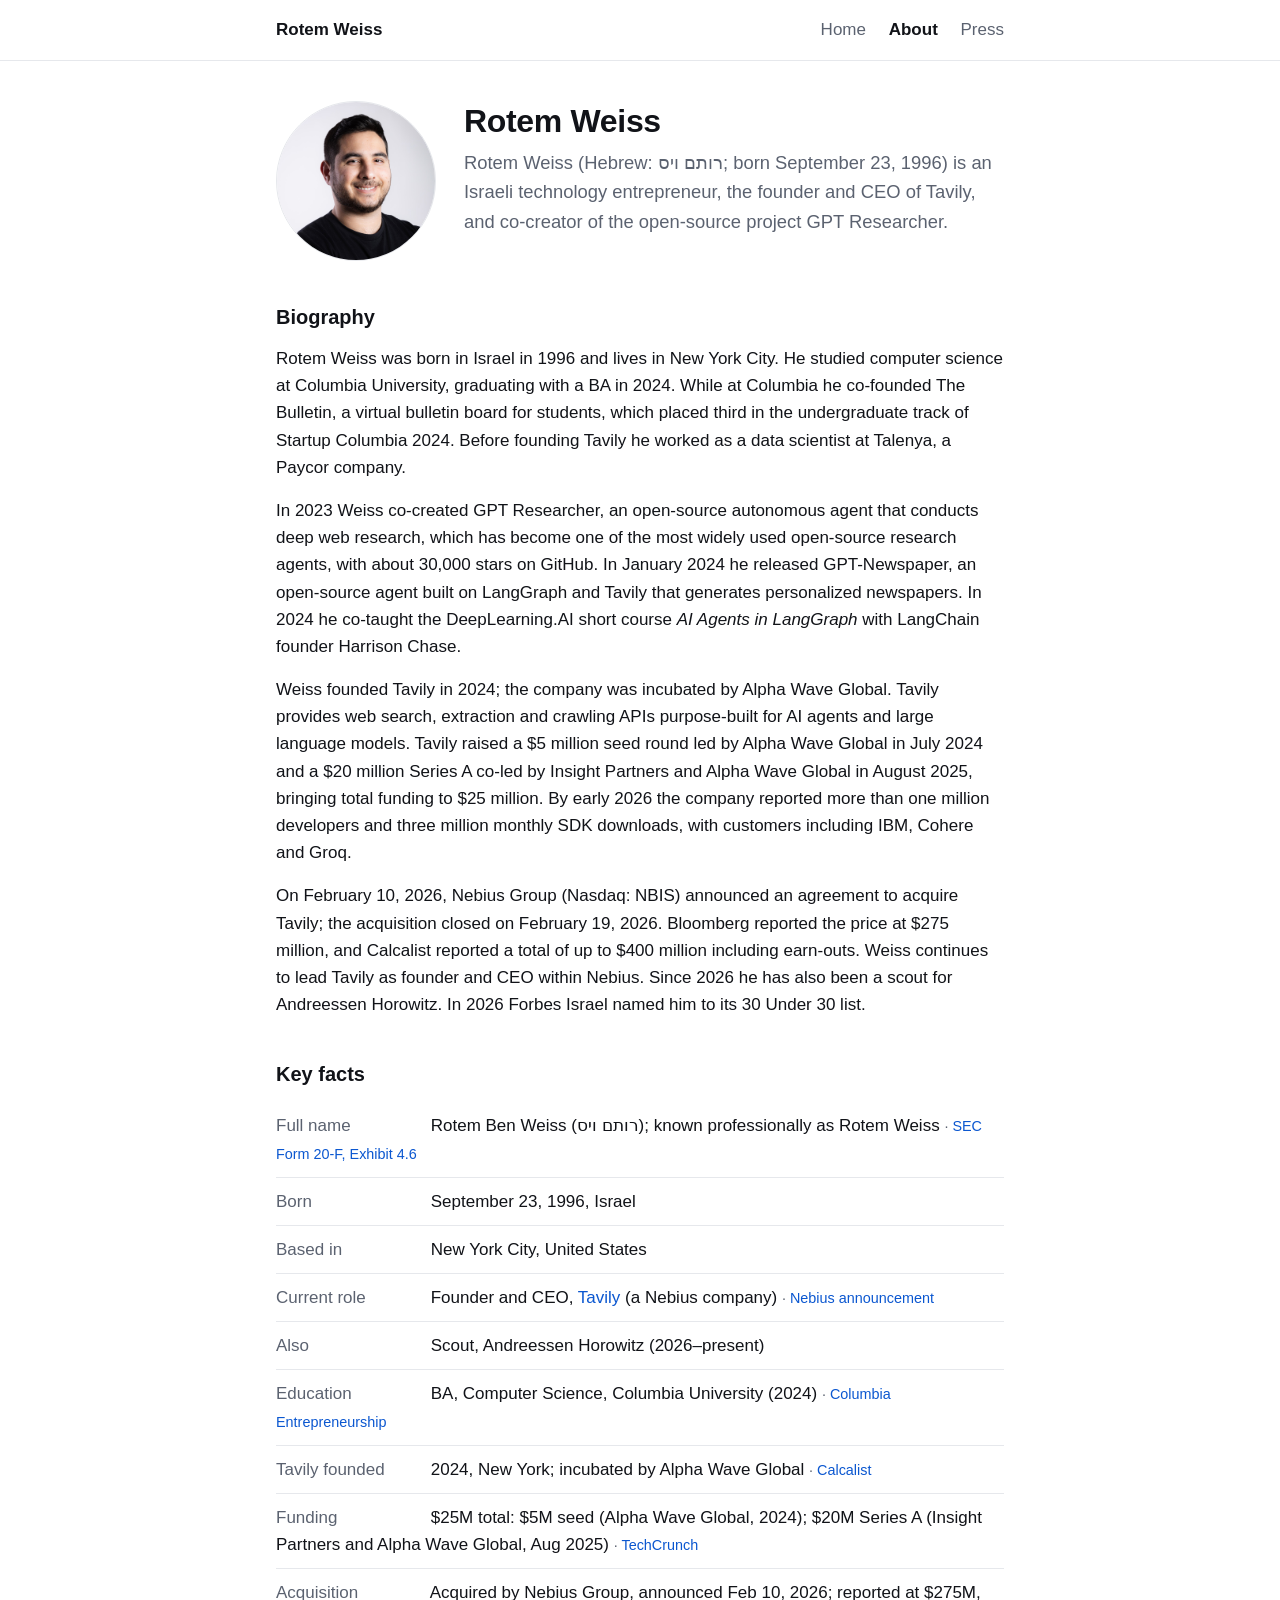
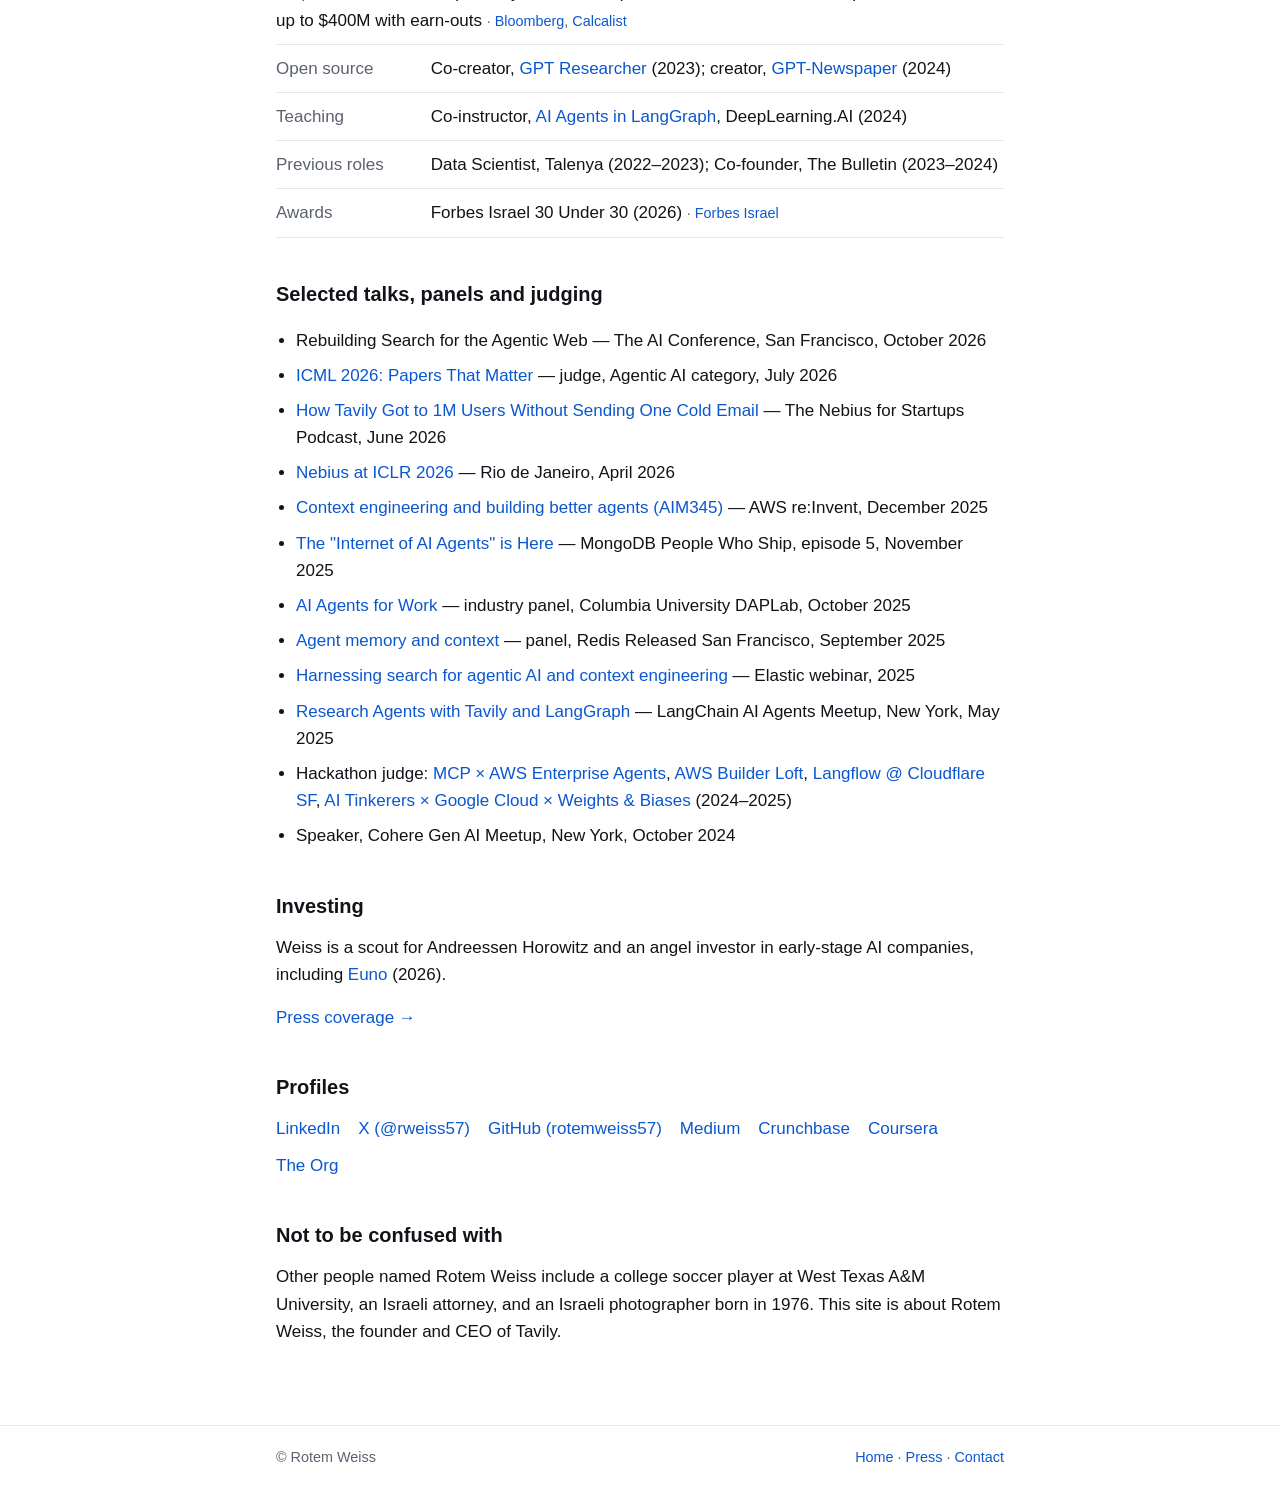
==== about/index.html @ 445dadcb "Add favicon.ico, PNG icons and apple-touch-icon alongside the SVG favicon Co-Authored-By: Claude Fab" ====
<!doctype html>
<html lang="en">
<head>
<meta charset="utf-8">
<meta name="viewport" content="width=device-width, initial-scale=1">
<title>About Rotem Weiss — Founder and CEO of Tavily</title>
<meta name="description" content="Biography of Rotem Weiss: Israeli technology entrepreneur, founder and CEO of Tavily (acquired by Nebius in 2026), co-creator of GPT Researcher, Columbia University computer science graduate, Forbes Israel 30 Under 30.">
<link rel="canonical" href="https://rotemweiss.com/about/">
<link rel="icon" href="/favicon.ico" sizes="48x48">
<link rel="icon" href="/favicon.svg" type="image/svg+xml">
<link rel="icon" href="/icon-192.png" type="image/png" sizes="192x192">
<link rel="apple-touch-icon" href="/apple-touch-icon.png">
<link rel="stylesheet" href="/styles.css">
<meta property="og:type" content="profile">
<meta property="og:title" content="About Rotem Weiss — Founder and CEO of Tavily">
<meta property="og:description" content="Israeli technology entrepreneur, founder and CEO of Tavily, co-creator of GPT Researcher.">
<meta property="og:url" content="https://rotemweiss.com/about/">
<meta property="og:image" content="https://rotemweiss.com/images/rotem-weiss.jpg">
<meta property="og:image:alt" content="Rotem Weiss, founder and CEO of Tavily">
<meta property="profile:first_name" content="Rotem">
<meta property="profile:last_name" content="Weiss">
<meta name="twitter:card" content="summary">
<meta name="twitter:site" content="@rweiss57">
<script type="application/ld+json">
{
  "@context": "https://schema.org",
  "@graph": [
    {
      "@type": "ProfilePage",
      "@id": "https://rotemweiss.com/about/#profilepage",
      "url": "https://rotemweiss.com/about/",
      "name": "About Rotem Weiss",
      "inLanguage": "en",
      "dateCreated": "2026-10-04",
      "dateModified": "2026-10-04",
      "isPartOf": { "@id": "https://rotemweiss.com/#website" },
      "primaryImageOfPage": { "@id": "https://rotemweiss.com/images/rotem-weiss.jpg" },
      "mainEntity": { "@id": "https://rotemweiss.com/about/#person" }
    },
    {
      "@type": "WebSite",
      "@id": "https://rotemweiss.com/#website",
      "url": "https://rotemweiss.com/",
      "name": "Rotem Weiss",
      "publisher": { "@id": "https://rotemweiss.com/about/#person" }
    },
    {
      "@type": "ImageObject",
      "@id": "https://rotemweiss.com/images/rotem-weiss.jpg",
      "url": "https://rotemweiss.com/images/rotem-weiss.jpg",
      "contentUrl": "https://rotemweiss.com/images/rotem-weiss.jpg",
      "caption": "Rotem Weiss, founder and CEO of Tavily",
      "representativeOfPage": true,
      "width": 1600,
      "height": 1600
    },
    {
      "@type": "Person",
      "@id": "https://rotemweiss.com/about/#person",
      "name": "Rotem Weiss",
      "givenName": "Rotem",
      "familyName": "Weiss",
      "alternateName": ["Rotem Ben Weiss", "רותם ויס", "רותם וייס", "rotemweiss57", "rweiss57", "weiss_rotem"],
      "gender": "Male",
      "birthDate": "1996-09-23",
      "nationality": { "@type": "Country", "name": "Israel", "sameAs": "https://www.wikidata.org/wiki/Q801" },
      "homeLocation": { "@type": "City", "name": "New York City", "sameAs": "https://www.wikidata.org/wiki/Q60" },
      "knowsLanguage": ["en", "he"],
      "url": "https://rotemweiss.com/",
      "mainEntityOfPage": "https://rotemweiss.com/about/",
      "image": { "@id": "https://rotemweiss.com/images/rotem-weiss.jpg" },
      "email": "mailto:rotem@tavily.com",
      "description": "Rotem Weiss is an Israeli technology entrepreneur, the founder and CEO of Tavily, and co-creator of the open-source project GPT Researcher. He founded Tavily in 2024; the company raised $25 million from Insight Partners and Alpha Wave Global and was acquired by Nebius Group in February 2026. He holds a BA in Computer Science from Columbia University and was named to the Forbes Israel 30 Under 30 list in 2026.",
      "jobTitle": "Founder and CEO",
      "hasOccupation": [
        { "@type": "Occupation", "name": "Entrepreneur", "sameAs": "https://www.wikidata.org/wiki/Q131524" },
        { "@type": "Occupation", "name": "Chief executive officer", "sameAs": "https://www.wikidata.org/wiki/Q484876" },
        { "@type": "Occupation", "name": "Software engineer", "sameAs": "https://www.wikidata.org/wiki/Q183888" }
      ],
      "worksFor": [
        { "@id": "https://tavily.com/#organization" },
        {
          "@type": "Organization",
          "name": "Nebius Group",
          "url": "https://nebius.com/",
          "sameAs": ["https://www.wikidata.org/wiki/Q47120756", "https://en.wikipedia.org/wiki/Nebius_Group"]
        }
      ],
      "affiliation": {
        "@type": "Organization",
        "name": "Andreessen Horowitz",
        "url": "https://a16z.com/",
        "sameAs": ["https://www.wikidata.org/wiki/Q4755404", "https://en.wikipedia.org/wiki/Andreessen_Horowitz"]
      },
      "alumniOf": {
        "@type": "CollegeOrUniversity",
        "name": "Columbia University",
        "url": "https://www.columbia.edu/",
        "sameAs": ["https://www.wikidata.org/wiki/Q49088", "https://en.wikipedia.org/wiki/Columbia_University"]
      },
      "award": "Forbes Israel 30 Under 30 (2026)",
      "knowsAbout": [
        "Artificial intelligence",
        "AI agents",
        "Web search",
        "Retrieval-augmented generation",
        "Large language models",
        "Open-source software",
        "Entrepreneurship"
      ],
      "sameAs": [
        "https://www.wikidata.org/wiki/Q141642829",
        "https://www.linkedin.com/in/rotem-weiss",
        "https://x.com/rweiss57",
        "https://github.com/rotemweiss57",
        "https://medium.com/@rotemweiss",
        "https://www.crunchbase.com/person/rotem-weiss-c189",
        "https://www.coursera.org/instructor/~151908698",
        "https://theorg.com/org/tavily/person/rotem-weiss",
        "https://forbes.co.il/rankings/2026under30/rotem-weiss"
      ],
      "subjectOf": [
        {"@type": "NewsArticle", "headline": "You have to still 'keep taste and judgement': How companies are actually putting agentic AI to work", "url": "https://sifted.eu/articles/how-companies-are-putting-agentic-ai-to-work-brnd", "datePublished": "2026-09-29", "author": {"@type": "Person", "name": "Lara Bryant"}, "publisher": {"@type": "Organization", "name": "Sifted"}},
        {"@type": "NewsArticle", "headline": "Nebius Agrees to Buy AI Agent Search Company Tavily for $275 Million", "url": "https://www.bloomberg.com/news/articles/2026-02-10/nebius-agrees-to-buy-ai-agent-search-company-tavily-for-275-million", "datePublished": "2026-02-10", "publisher": {"@type": "Organization", "name": "Bloomberg"}},
        {"@type": "NewsArticle", "headline": "Tavily raises $25M to connect AI agents to the web", "url": "https://techcrunch.com/2025/08/06/tavily-raises-25m-to-connect-ai-agents-to-the-web", "datePublished": "2025-08-06", "publisher": {"@type": "Organization", "name": "TechCrunch"}},
        {"@type": "NewsArticle", "headline": "Nebius to acquire one-year-old Israeli AI startup Tavily in deal worth up to $400 million", "url": "https://www.calcalistech.com/ctechnews/article/r168bhodbe", "datePublished": "2026-02-10", "publisher": {"@type": "Organization", "name": "Calcalist"}},
        {"@type": "NewsArticle", "headline": "What Nebius really bought when it bought Tavily", "url": "https://www.calcalistech.com/ctechnews/article/bjtrn2fw11l", "datePublished": "2026-02-11", "publisher": {"@type": "Organization", "name": "Calcalist"}},
        {"@type": "NewsArticle", "headline": "Tavily raises $20M Series A to build the Google of AI agents", "url": "https://www.calcalistech.com/ctechnews/article/bj9q00tgdee", "datePublished": "2025-08-06", "publisher": {"@type": "Organization", "name": "Calcalist"}},
        {"@type": "NewsArticle", "headline": "נביוס רוכשת את חברת Tavily הישראלית; התמורה: עד 400 מיליון דולר", "url": "https://www.calcalist.co.il/calcalistech/article/sytj11hdwwl", "datePublished": "2026-02-10", "publisher": {"@type": "Organization", "name": "Calcalist"}},
        {"@type": "NewsArticle", "headline": "Nebius buys Israeli agentic search co Tavily", "url": "https://en.globes.co.il/en/article-nebius-buys-israeli-agentic-search-co-tavily-1001534602", "datePublished": "2026-02-10", "publisher": {"@type": "Organization", "name": "Globes"}},
        {"@type": "NewsArticle", "headline": "Dutch-based Nebius buys Israeli startup that connects AI agents to the web", "url": "https://www.timesofisrael.com/dutch-based-nebius-buys-israeli-startup-that-connects-ai-agents-to-the-web", "datePublished": "2026-02-11", "publisher": {"@type": "Organization", "name": "The Times of Israel"}},
        {"@type": "NewsArticle", "headline": "Tavily raises $25M to expand real-time web access infrastructure for AI agents", "url": "https://siliconangle.com/2025/08/06/tavily-raises-25m-expand-real-time-web-access-infrastructure-ai-agents/", "datePublished": "2025-08-06", "publisher": {"@type": "Organization", "name": "SiliconANGLE"}},
        {"@type": "NewsArticle", "headline": "Wiz, Cyera and Eon founders back Israeli AI startup Euno in $23 million round", "url": "https://www.calcalistech.com/ctechnews/article/h1snf20ugx", "datePublished": "2026-09-09", "publisher": {"@type": "Organization", "name": "Calcalist"}},
        {"@type": "WebPage", "name": "Forbes Israel 30 Under 30 2026: Rotem Weiss", "url": "https://forbes.co.il/rankings/2026under30/rotem-weiss", "publisher": {"@type": "Organization", "name": "Forbes Israel"}},
        {"@type": "WebPage", "name": "Nebius announces agreement to acquire Tavily to add agentic search to its AI cloud platform", "url": "https://nebius.com/newsroom/nebius-announces-agreement-to-acquire-tavily-to-add-agentic-search-to-its-ai-cloud-platform", "publisher": {"@type": "Organization", "name": "Nebius Group"}, "datePublished": "2026-02-10"},
        {"@type": "WebPage", "name": "Nebius Group N.V. Form 6-K, Exhibit 99.1", "url": "https://www.sec.gov/Archives/edgar/data/1513845/000110465926012492/tm265786d1_ex99-1.htm", "publisher": {"@type": "Organization", "name": "U.S. Securities and Exchange Commission"}, "datePublished": "2026-02-10"},
        {"@type": "WebPage", "name": "Agreement and Plan of Merger (Form 20-F, Exhibit 4.6)", "url": "https://www.sec.gov/Archives/edgar/data/1513845/000110465926052948/nbis-20251231xex4d6.htm", "publisher": {"@type": "Organization", "name": "U.S. Securities and Exchange Commission"}, "datePublished": "2026-04-30"},
        {"@type": "WebPage", "name": "ICML 2026: Papers That Matter", "url": "https://nebius.science/stories/icml-papers-that-matter", "publisher": {"@type": "Organization", "name": "Nebius"}, "datePublished": "2026-07-08"},
        {"@type": "WebPage", "name": "Nebius at ICLR 2026", "url": "https://nebius.com/events/iclr-2026", "publisher": {"@type": "Organization", "name": "Nebius"}},
        {"@type": "WebPage", "name": "Nebius investor hub: Building Search for the Agentic AI Era", "url": "https://nebius.com/investor-hub", "publisher": {"@type": "Organization", "name": "Nebius Group"}},
        {"@type": "WebPage", "name": "How Tavily uses MongoDB to enhance agentic workflows", "url": "https://www.mongodb.com/company/blog/innovation/how-tavily-uses-mongodb-to-enhance-agentic-workflows", "publisher": {"@type": "Organization", "name": "MongoDB"}, "datePublished": "2025-08-05"},
        {"@type": "WebPage", "name": "Elastic customer story: Tavily", "url": "https://www.elastic.co/customers/tavily", "publisher": {"@type": "Organization", "name": "Elastic"}},
        {"@type": "WebPage", "name": "AI Agents for Work — DAPLab workshop, Columbia University", "url": "https://daplab.cs.columbia.edu/workshop/2025-10/", "publisher": {"@type": "Organization", "name": "Columbia University"}, "datePublished": "2025-10-27"},
        {"@type": "WebPage", "name": "Startup Columbia 2024 winners", "url": "https://entrepreneurship.columbia.edu/2024/05/17/congratulations-to-the-winners-of-startup-columbia-2024/", "publisher": {"@type": "Organization", "name": "Columbia University"}, "datePublished": "2024-05-17"},
        {"@type": "WebPage", "name": "Tavily Raises $25 Million to Power the Internet of Agents", "url": "https://www.insightpartners.com/ideas/tavily-raises-25-million-to-power-the-internet-of-agents", "publisher": {"@type": "Organization", "name": "Insight Partners"}, "datePublished": "2025-08-06"},
        {"@type": "WebPage", "name": "AI Agents in LangGraph", "url": "https://www.deeplearning.ai/courses/ai-agents-in-langgraph", "publisher": {"@type": "Organization", "name": "DeepLearning.AI"}},
        {"@type": "WebPage", "name": "The future of research: GPT Researcher", "url": "https://www.fry-ai.com/p/future-research-gpt-researcher", "publisher": {"@type": "Organization", "name": "Fry AI"}},
        {"@type": "VideoObject", "name": "The \"Internet of AI Agents\" is Here (feat. Tavily CEO) | People Who Ship Episode 5", "url": "https://www.youtube.com/watch?v=Gjzf7HpsOW0", "uploadDate": "2025-11-17", "thumbnailUrl": "https://i.ytimg.com/vi/Gjzf7HpsOW0/hqdefault.jpg", "description": "MongoDB's People Who Ship podcast interviews Rotem Weiss, founder and CEO of Tavily.", "publisher": {"@type": "Organization", "name": "MongoDB"}},
        {"@type": "VideoObject", "name": "How Tavily Got to 1M Users Without Sending One Cold Email", "url": "https://www.youtube.com/watch?v=o_Q8Iofk1Lk", "uploadDate": "2026-06-23", "thumbnailUrl": "https://i.ytimg.com/vi/o_Q8Iofk1Lk/hqdefault.jpg", "description": "The Nebius for Startups Podcast with Rotem Weiss, founder and CEO of Tavily.", "publisher": {"@type": "Organization", "name": "Nebius"}},
        {"@type": "VideoObject", "name": "AIM345: Context engineering and building better agents — AWS re:Invent 2025", "url": "https://www.youtube.com/watch?v=KZapt0fQA8k", "uploadDate": "2025-12-03", "thumbnailUrl": "https://i.ytimg.com/vi/KZapt0fQA8k/hqdefault.jpg", "description": "AWS re:Invent 2025 session with Rotem Weiss, founder and CEO of Tavily.", "publisher": {"@type": "Organization", "name": "Amazon Web Services"}}
      ]
    },
    {
      "@type": "Organization",
      "@id": "https://tavily.com/#organization",
      "name": "Tavily",
      "url": "https://tavily.com",
      "description": "Tavily is the web search and extraction infrastructure for AI agents, acquired by Nebius Group in 2026.",
      "foundingDate": "2024",
      "foundingLocation": { "@type": "City", "name": "New York City" },
      "founder": { "@id": "https://rotemweiss.com/about/#person" },
      "parentOrganization": {
        "@type": "Organization",
        "name": "Nebius Group",
        "url": "https://nebius.com/",
        "sameAs": ["https://www.wikidata.org/wiki/Q47120756", "https://en.wikipedia.org/wiki/Nebius_Group"]
      },
      "sameAs": [
        "https://www.wikidata.org/wiki/Q141642821",
        "https://www.crunchbase.com/organization/tavily",
        "https://www.linkedin.com/company/tavily",
        "https://github.com/tavily-ai",
        "https://x.com/tavilyai"
      ]
    },
    {
      "@type": "SoftwareSourceCode",
      "@id": "https://gptr.dev/#software",
      "name": "GPT Researcher",
      "url": "https://gptr.dev/",
      "programmingLanguage": "Python",
      "license": "https://www.apache.org/licenses/LICENSE-2.0",
      "dateCreated": "2023-05",
      "description": "Open-source autonomous agent for deep web and local research.",
      "contributor": { "@id": "https://rotemweiss.com/about/#person" }
    },
    {
      "@type": "SoftwareSourceCode",
      "@id": "https://github.com/rotemweiss57/gpt-newspaper#software",
      "name": "GPT-Newspaper",
      "codeRepository": "https://github.com/rotemweiss57/gpt-newspaper",
      "programmingLanguage": "Python",
      "dateCreated": "2024-01",
      "description": "Open-source autonomous agent that generates personalized newspapers, built on LangGraph and Tavily.",
      "author": { "@id": "https://rotemweiss.com/about/#person" }
    }
  ]
}
</script>
</head>
<body>
<header class="site">
  <div class="wrap">
    <a class="brand" href="/">Rotem Weiss</a>
    <nav>
      <a href="/">Home</a>
      <a href="/about/" aria-current="page">About</a>
      <a href="/press/">Press</a>
    </nav>
  </div>
</header>

<main>
  <div class="wrap">
    <section class="hero">
      <img src="/images/rotem-weiss.jpg" alt="Rotem Weiss, founder and CEO of Tavily" width="160" height="160">
      <div class="text">
        <h1>Rotem Weiss</h1>
        <p class="lede">Rotem Weiss (Hebrew: <span class="he" lang="he">רותם ויס</span>; born September 23, 1996) is an Israeli technology entrepreneur, the founder and CEO of Tavily, and co-creator of the open-source project GPT Researcher.</p>
      </div>
    </section>

    <h2>Biography</h2>
    <p>Rotem Weiss was born in Israel in 1996 and lives in New York City. He studied computer science at Columbia University, graduating with a BA in 2024. While at Columbia he co-founded The Bulletin, a virtual bulletin board for students, which placed third in the undergraduate track of Startup Columbia 2024. Before founding Tavily he worked as a data scientist at Talenya, a Paycor company.</p>
    <p>In 2023 Weiss co-created GPT Researcher, an open-source autonomous agent that conducts deep web research, which has become one of the most widely used open-source research agents, with about 30,000 stars on GitHub. In January 2024 he released GPT-Newspaper, an open-source agent built on LangGraph and Tavily that generates personalized newspapers. In 2024 he co-taught the DeepLearning.AI short course <em>AI Agents in LangGraph</em> with LangChain founder Harrison Chase.</p>
    <p>Weiss founded Tavily in 2024; the company was incubated by Alpha Wave Global. Tavily provides web search, extraction and crawling APIs purpose-built for AI agents and large language models. Tavily raised a $5 million seed round led by Alpha Wave Global in July 2024 and a $20 million Series A co-led by Insight Partners and Alpha Wave Global in August 2025, bringing total funding to $25 million. By early 2026 the company reported more than one million developers and three million monthly SDK downloads, with customers including IBM, Cohere and Groq.</p>
    <p>On February 10, 2026, Nebius Group (Nasdaq: NBIS) announced an agreement to acquire Tavily; the acquisition closed on February 19, 2026. Bloomberg reported the price at $275 million, and Calcalist reported a total of up to $400 million including earn-outs. Weiss continues to lead Tavily as founder and CEO within Nebius. Since 2026 he has also been a scout for Andreessen Horowitz. In 2026 Forbes Israel named him to its 30 Under 30 list.</p>

    <h2>Key facts</h2>
    <ul class="facts">
      <li><strong>Full name</strong> Rotem Ben Weiss <span class="he" lang="he">(רותם ויס)</span>; known professionally as Rotem Weiss <span class="src">· <a href="https://www.sec.gov/Archives/edgar/data/1513845/000110465926052948/nbis-20251231xex4d6.htm">SEC Form 20-F, Exhibit 4.6</a></span></li>
      <li><strong>Born</strong> September 23, 1996, Israel</li>
      <li><strong>Based in</strong> New York City, United States</li>
      <li><strong>Current role</strong> Founder and CEO, <a href="https://tavily.com">Tavily</a> (a Nebius company) <span class="src">· <a href="https://nebius.com/newsroom/nebius-announces-agreement-to-acquire-tavily-to-add-agentic-search-to-its-ai-cloud-platform">Nebius announcement</a></span></li>
      <li><strong>Also</strong> Scout, Andreessen Horowitz (2026–present)</li>
      <li><strong>Education</strong> BA, Computer Science, Columbia University (2024) <span class="src">· <a href="https://entrepreneurship.columbia.edu/2024/05/17/congratulations-to-the-winners-of-startup-columbia-2024/">Columbia Entrepreneurship</a></span></li>
      <li><strong>Tavily founded</strong> 2024, New York; incubated by Alpha Wave Global <span class="src">· <a href="https://www.calcalistech.com/ctechnews/article/bj9q00tgdee">Calcalist</a></span></li>
      <li><strong>Funding</strong> $25M total: $5M seed (Alpha Wave Global, 2024); $20M Series A (Insight Partners and Alpha Wave Global, Aug 2025) <span class="src">· <a href="https://techcrunch.com/2025/08/06/tavily-raises-25m-to-connect-ai-agents-to-the-web">TechCrunch</a></span></li>
      <li><strong>Acquisition</strong> Acquired by Nebius Group, announced Feb 10, 2026; reported at $275M, up to $400M with earn-outs <span class="src">· <a href="https://www.bloomberg.com/news/articles/2026-02-10/nebius-agrees-to-buy-ai-agent-search-company-tavily-for-275-million">Bloomberg</a>, <a href="https://www.calcalistech.com/ctechnews/article/r168bhodbe">Calcalist</a></span></li>
      <li><strong>Open source</strong> Co-creator, <a href="https://gptr.dev">GPT Researcher</a> (2023); creator, <a href="https://github.com/rotemweiss57/gpt-newspaper">GPT-Newspaper</a> (2024)</li>
      <li><strong>Teaching</strong> Co-instructor, <a href="https://www.deeplearning.ai/courses/ai-agents-in-langgraph">AI Agents in LangGraph</a>, DeepLearning.AI (2024)</li>
      <li><strong>Previous roles</strong> Data Scientist, Talenya (2022–2023); Co-founder, The Bulletin (2023–2024)</li>
      <li><strong>Awards</strong> Forbes Israel 30 Under 30 (2026) <span class="src">· <a href="https://forbes.co.il/rankings/2026under30/rotem-weiss">Forbes Israel</a></span></li>
    </ul>

    <h2>Selected talks, panels and judging</h2>
    <ul class="list">
      <li>Rebuilding Search for the Agentic Web — The AI Conference, San Francisco, October 2026</li>
      <li><a href="https://nebius.science/stories/icml-papers-that-matter">ICML 2026: Papers That Matter</a> — judge, Agentic AI category, July 2026</li>
      <li><a href="https://www.youtube.com/watch?v=o_Q8Iofk1Lk">How Tavily Got to 1M Users Without Sending One Cold Email</a> — The Nebius for Startups Podcast, June 2026</li>
      <li><a href="https://nebius.com/events/iclr-2026">Nebius at ICLR 2026</a> — Rio de Janeiro, April 2026</li>
      <li><a href="https://www.youtube.com/watch?v=KZapt0fQA8k">Context engineering and building better agents (AIM345)</a> — AWS re:Invent, December 2025</li>
      <li><a href="https://www.youtube.com/watch?v=Gjzf7HpsOW0">The "Internet of AI Agents" is Here</a> — MongoDB People Who Ship, episode 5, November 2025</li>
      <li><a href="https://daplab.cs.columbia.edu/workshop/2025-10/">AI Agents for Work</a> — industry panel, Columbia University DAPLab, October 2025</li>
      <li><a href="https://redis.io/events/redis-released-san-francisco">Agent memory and context</a> — panel, Redis Released San Francisco, September 2025</li>
      <li><a href="https://www.elastic.co/virtual-events/harnessing-search-agentic-ai-context-engineering">Harnessing search for agentic AI and context engineering</a> — Elastic webinar, 2025</li>
      <li><a href="https://luma.com/09khp8hy">Research Agents with Tavily and LangGraph</a> — LangChain AI Agents Meetup, New York, May 2025</li>
      <li>Hackathon judge: <a href="https://mcp-aws-enterprise-agents.devpost.com/">MCP × AWS Enterprise Agents</a>, <a href="https://luma.com/awshack">AWS Builder Loft</a>, <a href="https://luma.com/hacking-agents-hackathon">Langflow @ Cloudflare SF</a>, <a href="https://sf.aitinkerers.org/p/ai-tinkerers-humans-in-the-loop-agents-hackathon-with-google-cloud-weights-biases">AI Tinkerers × Google Cloud × Weights &amp; Biases</a> (2024–2025)</li>
      <li>Speaker, Cohere Gen AI Meetup, New York, October 2024</li>
    </ul>
    <h2>Investing</h2>
    <p>Weiss is a scout for Andreessen Horowitz and an angel investor in early-stage AI companies, including <a href="https://www.calcalistech.com/ctechnews/article/h1snf20ugx">Euno</a> (2026).</p>
    <p><a href="/press/">Press coverage →</a></p>

    <h2>Profiles</h2>
    <ul class="links">
      <li><a href="https://www.linkedin.com/in/rotem-weiss" rel="me">LinkedIn</a></li>
      <li><a href="https://x.com/rweiss57" rel="me">X (@rweiss57)</a></li>
      <li><a href="https://github.com/rotemweiss57" rel="me">GitHub (rotemweiss57)</a></li>
      <li><a href="https://medium.com/@rotemweiss" rel="me">Medium</a></li>
      <li><a href="https://www.crunchbase.com/person/rotem-weiss-c189" rel="me">Crunchbase</a></li>
      <li><a href="https://www.coursera.org/instructor/~151908698" rel="me">Coursera</a></li>
      <li><a href="https://theorg.com/org/tavily/person/rotem-weiss" rel="me">The Org</a></li>
    </ul>

    <h2>Not to be confused with</h2>
    <p>Other people named Rotem Weiss include a college soccer player at West Texas A&amp;M University, an Israeli attorney, and an Israeli photographer born in 1976. This site is about Rotem Weiss, the founder and CEO of Tavily.</p>
  </div>
</main>

<footer class="site">
  <div class="wrap">
    <span>© Rotem Weiss</span>
    <span><a href="/">Home</a> · <a href="/press/">Press</a> · <a href="mailto:rotem@tavily.com">Contact</a></span>
  </div>
</footer>
</body>
</html>
---- styles.css ----
:root {
  --bg: #ffffff;
  --fg: #111318;
  --muted: #5b6270;
  --rule: #e6e8ec;
  --accent: #0b57d0;
  --card: #f6f7f9;
  --max: 760px;
}
@media (prefers-color-scheme: dark) {
  :root {
    --bg: #0f1115;
    --fg: #e8eaf0;
    --muted: #9aa3b2;
    --rule: #262a33;
    --accent: #8ab4f8;
    --card: #171a21;
  }
}
* { box-sizing: border-box; }
html { -webkit-text-size-adjust: 100%; }
body {
  margin: 0;
  background: var(--bg);
  color: var(--fg);
  font: 17px/1.6 -apple-system, BlinkMacSystemFont, "Segoe UI", Roboto, Helvetica, Arial, sans-serif;
}
a { color: var(--accent); text-decoration: none; }
a:hover { text-decoration: underline; }
.wrap { max-width: var(--max); margin: 0 auto; padding: 0 16px; }
header.site {
  border-bottom: 1px solid var(--rule);
}
header.site .wrap {
  display: flex; align-items: center; justify-content: space-between;
  min-height: 60px; gap: 16px; flex-wrap: wrap;
}
header.site .brand { font-weight: 600; color: var(--fg); }
header.site nav a { margin-left: 18px; color: var(--muted); }
header.site nav a[aria-current="page"] { color: var(--fg); font-weight: 600; }
main { padding: 40px 0 64px; }
h1 { font-size: 2rem; line-height: 1.2; margin: 0 0 8px; letter-spacing: -0.01em; }
h2 { font-size: 1.25rem; margin: 40px 0 12px; }
h3 { font-size: 1.05rem; margin: 24px 0 8px; }
p { margin: 0 0 16px; }
.lede { font-size: 1.15rem; color: var(--muted); margin-bottom: 24px; }
.hero { display: flex; gap: 28px; align-items: center; flex-wrap: wrap; }
.hero img {
  width: 160px; height: 160px; border-radius: 50%; object-fit: cover;
  flex: 0 0 auto; border: 1px solid var(--rule);
}
.hero .text { flex: 1 1 320px; }
.links { display: flex; flex-wrap: wrap; gap: 10px 18px; padding: 0; margin: 12px 0 0; list-style: none; }
.links li a { font-weight: 500; }
.facts { list-style: none; padding: 0; margin: 0; }
.facts li { padding: 10px 0; border-bottom: 1px solid var(--rule); }
.facts li strong { display: inline-block; min-width: 150px; color: var(--muted); font-weight: 500; }
.facts li .src { color: var(--muted); font-size: 0.9rem; }
ul.list { padding-left: 20px; }
ul.list li { margin-bottom: 8px; }
.press-item { padding: 12px 0; border-bottom: 1px solid var(--rule); }
.press-item .outlet { color: var(--muted); font-size: 0.9rem; }
.press-item .outlet b { color: var(--fg); font-weight: 600; }
.card { background: var(--card); border: 1px solid var(--rule); border-radius: 10px; padding: 16px 18px; }
.muted { color: var(--muted); }
.photos { display: grid; grid-template-columns: repeat(2, 1fr); gap: 20px 18px; margin: 16px 0 8px; }
.photos figure { margin: 0; }
.photos img { display: block; width: 100%; height: auto; aspect-ratio: 3 / 2; object-fit: cover; border-radius: 10px; border: 1px solid var(--rule); background: var(--card); }
.photos figcaption { font-size: 0.9rem; line-height: 1.45; margin-top: 8px; }
.photos .credit { display: block; color: var(--muted); font-size: 0.8rem; margin-top: 2px; }
@media (max-width: 480px) { .photos { grid-template-columns: 1fr; } }
footer.site { border-top: 1px solid var(--rule); color: var(--muted); font-size: 0.9rem; }
footer.site .wrap { padding: 20px 16px; display: flex; justify-content: space-between; flex-wrap: wrap; gap: 8px; }
.he { direction: rtl; unicode-bidi: isolate; }
@media (max-width: 480px) {
  h1 { font-size: 1.6rem; }
  .hero img { width: 120px; height: 120px; }
  .facts li strong { display: block; min-width: 0; }
}
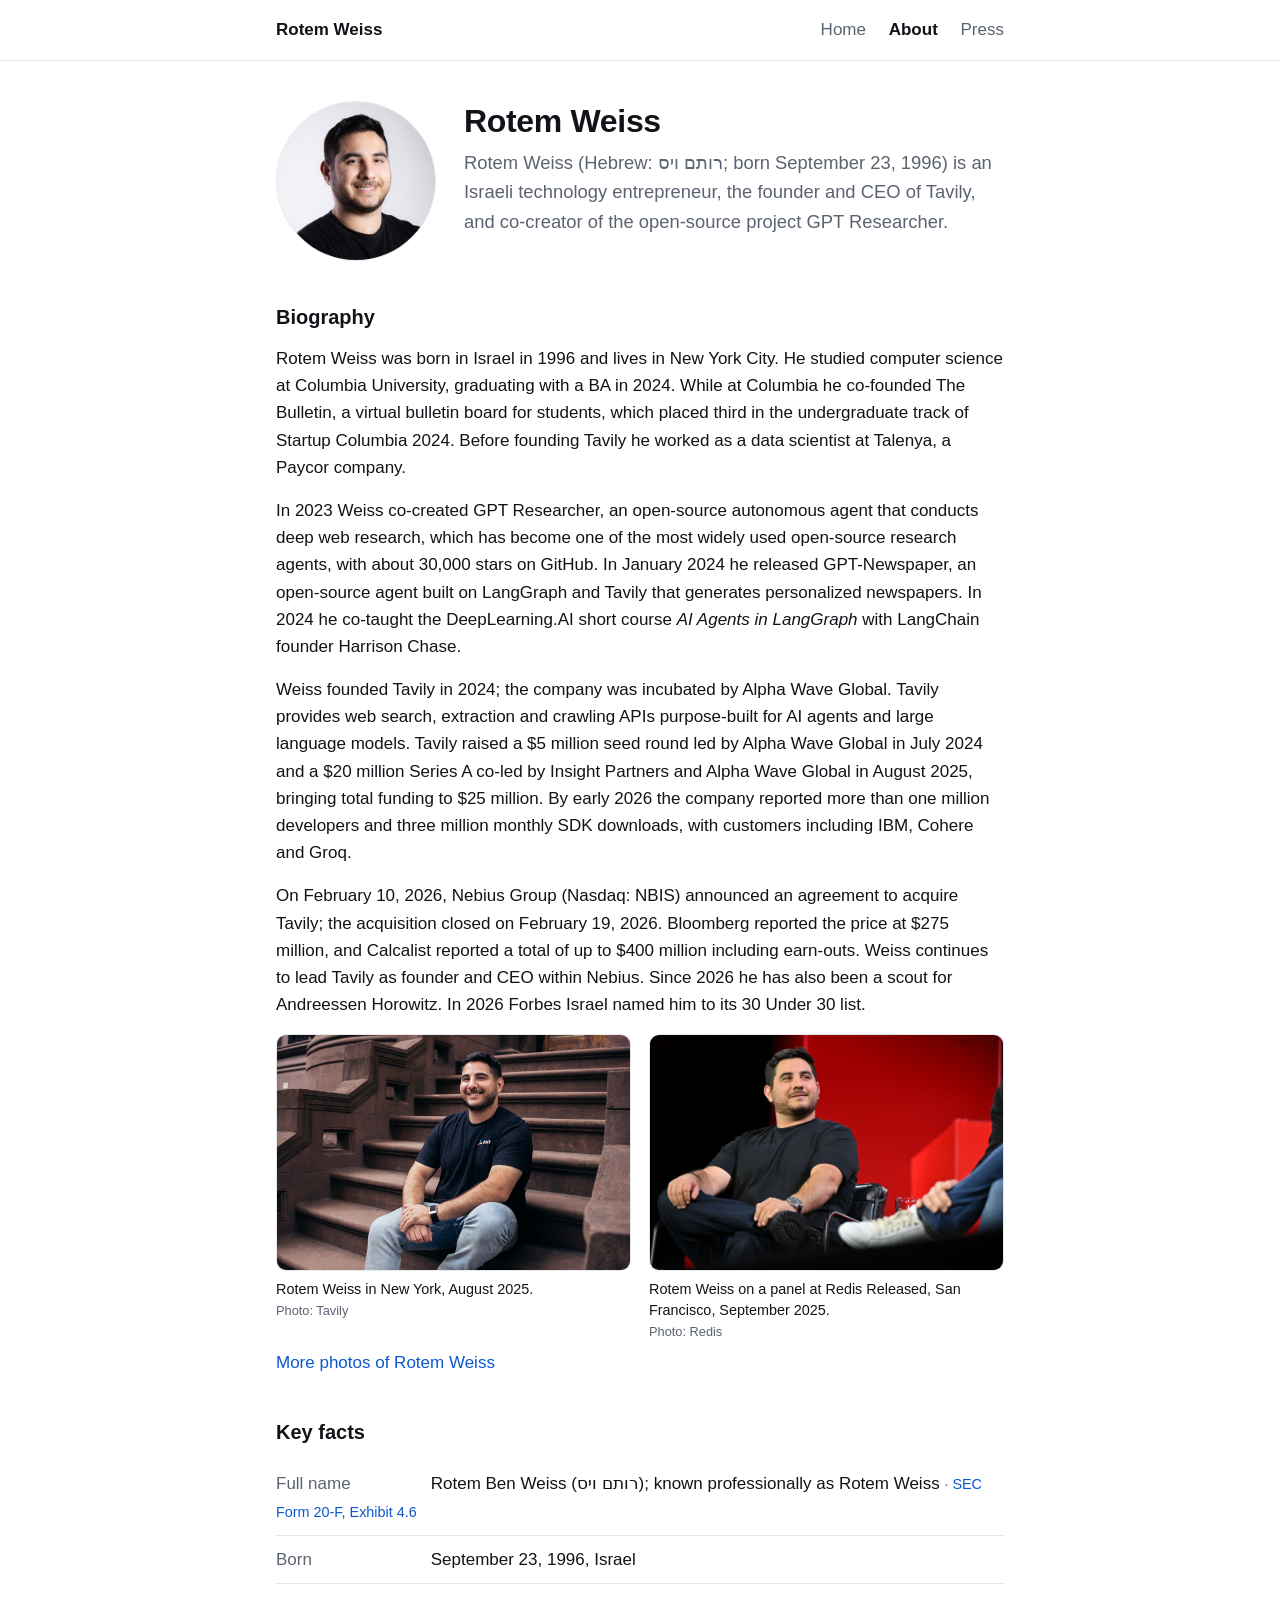
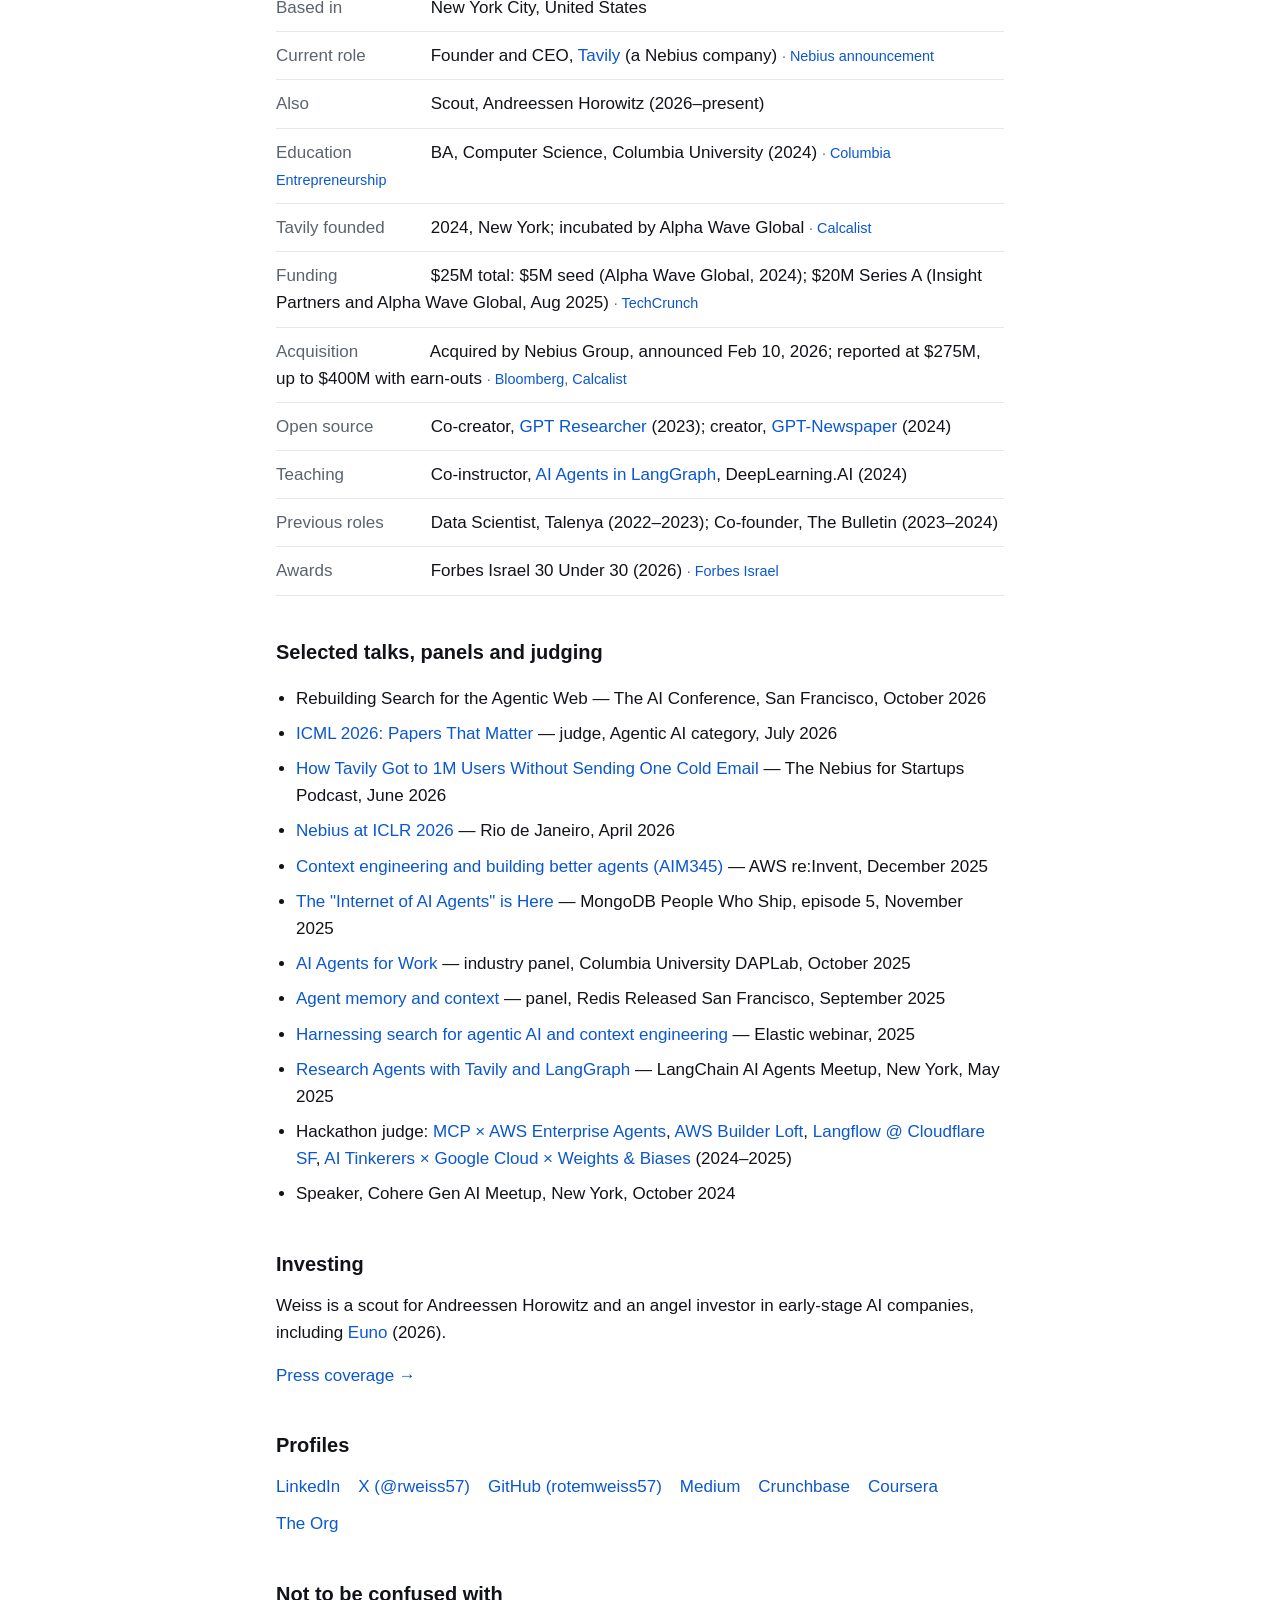
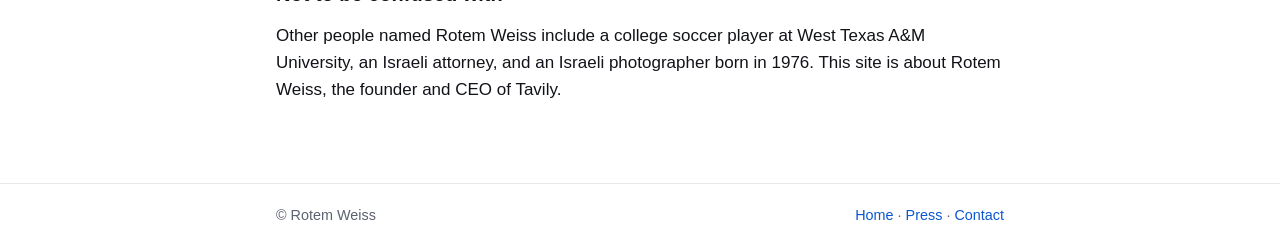
==== commit 205e5f51: "Help press photos into Google Images: list them in Person image, show two on About, load top press p" ====
--- a/about/index.html
+++ b/about/index.html
@@ -31,8 +31,8 @@
       "url": "https://rotemweiss.com/about/",
       "name": "About Rotem Weiss",
       "inLanguage": "en",
-      "dateCreated": "2026-10-04",
-      "dateModified": "2026-10-04",
+      "dateCreated": "2026-10-04T17:13:55-07:00",
+      "dateModified": "2026-10-06T09:21:33-07:00",
       "isPartOf": { "@id": "https://rotemweiss.com/#website" },
       "primaryImageOfPage": { "@id": "https://rotemweiss.com/images/rotem-weiss.jpg" },
       "mainEntity": { "@id": "https://rotemweiss.com/about/#person" }
@@ -68,7 +68,7 @@
       "knowsLanguage": ["en", "he"],
       "url": "https://rotemweiss.com/",
       "mainEntityOfPage": "https://rotemweiss.com/about/",
-      "image": { "@id": "https://rotemweiss.com/images/rotem-weiss.jpg" },
+      "image": [{"@id": "https://rotemweiss.com/images/rotem-weiss.jpg"}, {"@type": "ImageObject", "url": "https://rotemweiss.com/images/rotem-weiss-tavily-series-a-2025.jpg", "contentUrl": "https://rotemweiss.com/images/rotem-weiss-tavily-series-a-2025.jpg", "caption": "Rotem Weiss, founder and CEO of Tavily, in New York at the time of Tavily’s $25 million Series A, August 2025", "width": 1067, "height": 711}, {"@type": "ImageObject", "url": "https://rotemweiss.com/images/rotem-weiss-redis-released-san-francisco-2025.jpg", "contentUrl": "https://rotemweiss.com/images/rotem-weiss-redis-released-san-francisco-2025.jpg", "caption": "Rotem Weiss on the “Agent memory and context” panel at Redis Released, San Francisco, September 4, 2025", "width": 1620, "height": 1080}, {"@type": "ImageObject", "url": "https://rotemweiss.com/images/rotem-weiss-forbes-israel-30-under-30-2026.jpg", "contentUrl": "https://rotemweiss.com/images/rotem-weiss-forbes-israel-30-under-30-2026.jpg", "caption": "Rotem Weiss on the Forbes Israel 30 Under 30 list, June 2026", "width": 1080, "height": 1350}, {"@type": "ImageObject", "url": "https://rotemweiss.com/images/rotem-weiss-nebius-for-startups-podcast-2026.jpg", "contentUrl": "https://rotemweiss.com/images/rotem-weiss-nebius-for-startups-podcast-2026.jpg", "caption": "Rotem Weiss on the Nebius for Startups Podcast, June 2026", "width": 1280, "height": 720}, {"@type": "ImageObject", "url": "https://rotemweiss.com/images/rotem-weiss-deeplearning-ai-agents-in-langgraph-2024.jpg", "contentUrl": "https://rotemweiss.com/images/rotem-weiss-deeplearning-ai-agents-in-langgraph-2024.jpg", "caption": "Rotem Weiss with Andrew Ng and Harrison Chase introducing the DeepLearning.AI course AI Agents in LangGraph, 2024", "width": 1800, "height": 987}],
       "email": "mailto:rotem@tavily.com",
       "description": "Rotem Weiss is an Israeli technology entrepreneur, the founder and CEO of Tavily, and co-creator of the open-source project GPT Researcher. He founded Tavily in 2024; the company raised $25 million from Insight Partners and Alpha Wave Global and was acquired by Nebius Group in February 2026. He holds a BA in Computer Science from Columbia University and was named to the Forbes Israel 30 Under 30 list in 2026.",
       "jobTitle": "Founder and CEO",
@@ -145,9 +145,9 @@
         {"@type": "WebPage", "name": "Tavily Raises $25 Million to Power the Internet of Agents", "url": "https://www.insightpartners.com/ideas/tavily-raises-25-million-to-power-the-internet-of-agents", "publisher": {"@type": "Organization", "name": "Insight Partners"}, "datePublished": "2025-08-06"},
         {"@type": "WebPage", "name": "AI Agents in LangGraph", "url": "https://www.deeplearning.ai/courses/ai-agents-in-langgraph", "publisher": {"@type": "Organization", "name": "DeepLearning.AI"}},
         {"@type": "WebPage", "name": "The future of research: GPT Researcher", "url": "https://www.fry-ai.com/p/future-research-gpt-researcher", "publisher": {"@type": "Organization", "name": "Fry AI"}},
-        {"@type": "VideoObject", "name": "The \"Internet of AI Agents\" is Here (feat. Tavily CEO) | People Who Ship Episode 5", "url": "https://www.youtube.com/watch?v=Gjzf7HpsOW0", "uploadDate": "2025-11-17", "thumbnailUrl": "https://i.ytimg.com/vi/Gjzf7HpsOW0/hqdefault.jpg", "description": "MongoDB's People Who Ship podcast interviews Rotem Weiss, founder and CEO of Tavily.", "publisher": {"@type": "Organization", "name": "MongoDB"}},
-        {"@type": "VideoObject", "name": "How Tavily Got to 1M Users Without Sending One Cold Email", "url": "https://www.youtube.com/watch?v=o_Q8Iofk1Lk", "uploadDate": "2026-06-23", "thumbnailUrl": "https://i.ytimg.com/vi/o_Q8Iofk1Lk/hqdefault.jpg", "description": "The Nebius for Startups Podcast with Rotem Weiss, founder and CEO of Tavily.", "publisher": {"@type": "Organization", "name": "Nebius"}},
-        {"@type": "VideoObject", "name": "AIM345: Context engineering and building better agents — AWS re:Invent 2025", "url": "https://www.youtube.com/watch?v=KZapt0fQA8k", "uploadDate": "2025-12-03", "thumbnailUrl": "https://i.ytimg.com/vi/KZapt0fQA8k/hqdefault.jpg", "description": "AWS re:Invent 2025 session with Rotem Weiss, founder and CEO of Tavily.", "publisher": {"@type": "Organization", "name": "Amazon Web Services"}}
+        {"@type": "VideoObject", "name": "The \"Internet of AI Agents\" is Here (feat. Tavily CEO) | People Who Ship Episode 5", "url": "https://www.youtube.com/watch?v=Gjzf7HpsOW0", "embedUrl": "https://www.youtube.com/embed/Gjzf7HpsOW0", "duration": "PT33M5S", "uploadDate": "2025-11-17T05:00:29-08:00", "thumbnailUrl": "https://i.ytimg.com/vi/Gjzf7HpsOW0/hqdefault.jpg", "description": "MongoDB's People Who Ship podcast interviews Rotem Weiss, founder and CEO of Tavily.", "publisher": {"@type": "Organization", "name": "MongoDB"}},
+        {"@type": "VideoObject", "name": "How Tavily Got to 1M Users Without Sending One Cold Email", "url": "https://www.youtube.com/watch?v=o_Q8Iofk1Lk", "embedUrl": "https://www.youtube.com/embed/o_Q8Iofk1Lk", "duration": "PT22M56S", "uploadDate": "2026-06-23T03:00:02-07:00", "thumbnailUrl": "https://i.ytimg.com/vi/o_Q8Iofk1Lk/hqdefault.jpg", "description": "The Nebius for Startups Podcast with Rotem Weiss, founder and CEO of Tavily.", "publisher": {"@type": "Organization", "name": "Nebius"}},
+        {"@type": "VideoObject", "name": "AIM345: Context engineering and building better agents — AWS re:Invent 2025", "url": "https://www.youtube.com/watch?v=KZapt0fQA8k", "embedUrl": "https://www.youtube.com/embed/KZapt0fQA8k", "duration": "PT57M22S", "uploadDate": "2025-12-04T19:22:50-08:00", "thumbnailUrl": "https://i.ytimg.com/vi/KZapt0fQA8k/hqdefault.jpg", "description": "AWS re:Invent 2025 session with Rotem Weiss, founder and CEO of Tavily.", "publisher": {"@type": "Organization", "name": "Amazon Web Services"}}
       ]
     },
     {
@@ -226,6 +226,18 @@
     <p>Weiss founded Tavily in 2024; the company was incubated by Alpha Wave Global. Tavily provides web search, extraction and crawling APIs purpose-built for AI agents and large language models. Tavily raised a $5 million seed round led by Alpha Wave Global in July 2024 and a $20 million Series A co-led by Insight Partners and Alpha Wave Global in August 2025, bringing total funding to $25 million. By early 2026 the company reported more than one million developers and three million monthly SDK downloads, with customers including IBM, Cohere and Groq.</p>
     <p>On February 10, 2026, Nebius Group (Nasdaq: NBIS) announced an agreement to acquire Tavily; the acquisition closed on February 19, 2026. Bloomberg reported the price at $275 million, and Calcalist reported a total of up to $400 million including earn-outs. Weiss continues to lead Tavily as founder and CEO within Nebius. Since 2026 he has also been a scout for Andreessen Horowitz. In 2026 Forbes Israel named him to its 30 Under 30 list.</p>
 
+    <div class="photos">
+      <figure>
+        <a href="/press/#photos"><img src="/images/rotem-weiss-tavily-series-a-2025.jpg" alt="Rotem Weiss, founder and CEO of Tavily, sitting on brownstone steps in New York wearing a Tavily T-shirt" width="1067" height="711" loading="lazy"></a>
+        <figcaption>Rotem Weiss in New York, August 2025. <span class="credit">Photo: Tavily</span></figcaption>
+      </figure>
+      <figure>
+        <a href="/press/#photos"><img src="/images/rotem-weiss-redis-released-san-francisco-2025.jpg" alt="Rotem Weiss, founder and CEO of Tavily, seated on stage during a panel at Redis Released in San Francisco" width="1620" height="1080" loading="lazy"></a>
+        <figcaption>Rotem Weiss on a panel at Redis Released, San Francisco, September 2025. <span class="credit">Photo: Redis</span></figcaption>
+      </figure>
+    </div>
+    <p class="muted"><a href="/press/#photos">More photos of Rotem Weiss</a></p>
+
     <h2>Key facts</h2>
     <ul class="facts">
       <li><strong>Full name</strong> Rotem Ben Weiss <span class="he" lang="he">(רותם ויס)</span>; known professionally as Rotem Weiss <span class="src">· <a href="https://www.sec.gov/Archives/edgar/data/1513845/000110465926052948/nbis-20251231xex4d6.htm">SEC Form 20-F, Exhibit 4.6</a></span></li>
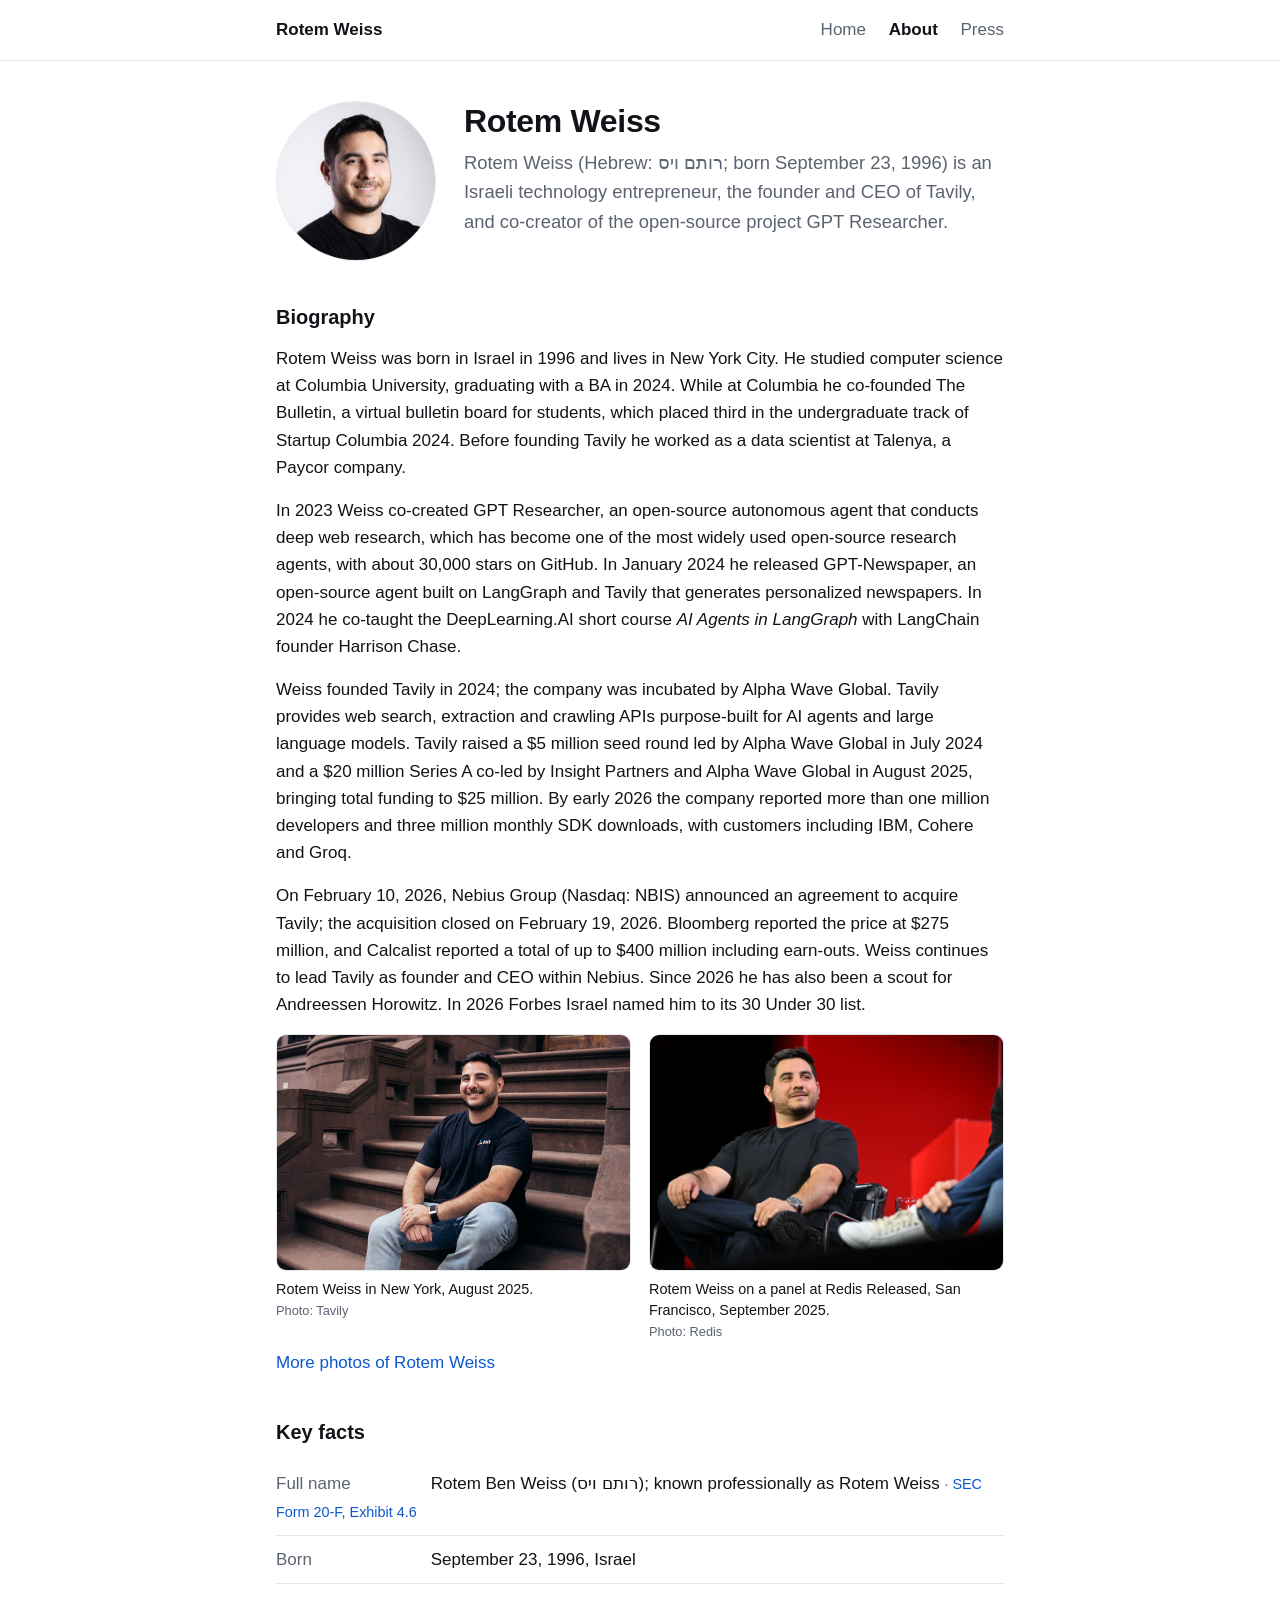
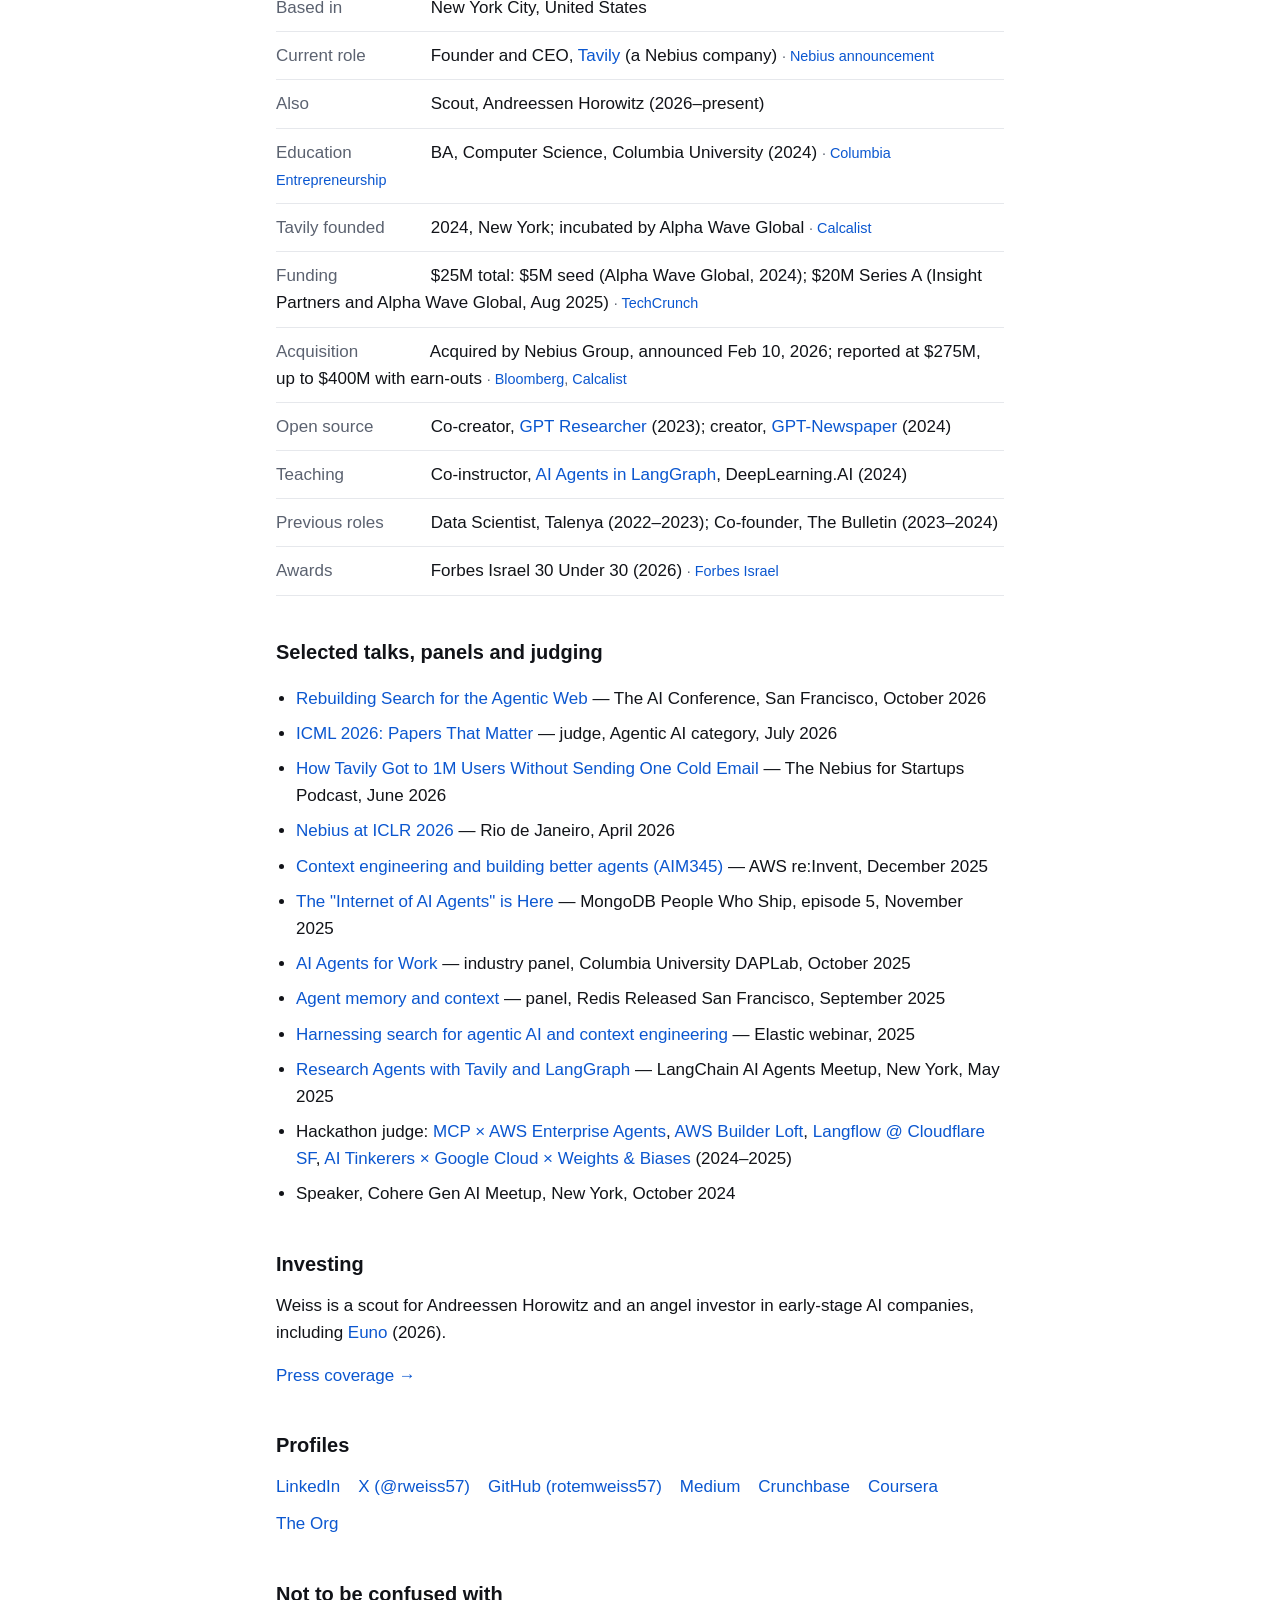
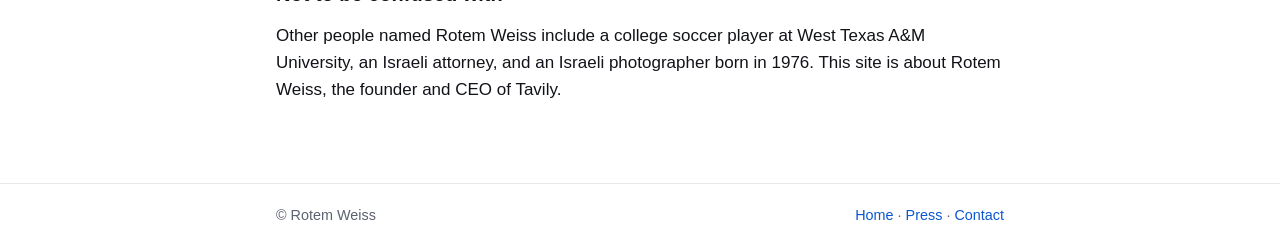
==== commit 2a7da529: "Add The AI Conference 2026 talk video to structured data and talk links Co-Authored-By: Claude Opus " ====
--- a/about/index.html
+++ b/about/index.html
@@ -32,7 +32,7 @@
       "name": "About Rotem Weiss",
       "inLanguage": "en",
       "dateCreated": "2026-10-04T17:13:55-07:00",
-      "dateModified": "2026-10-06T09:21:33-07:00",
+      "dateModified": "2026-10-15T10:00:00-07:00",
       "isPartOf": { "@id": "https://rotemweiss.com/#website" },
       "primaryImageOfPage": { "@id": "https://rotemweiss.com/images/rotem-weiss.jpg" },
       "mainEntity": { "@id": "https://rotemweiss.com/about/#person" }
@@ -145,6 +145,7 @@
         {"@type": "WebPage", "name": "Tavily Raises $25 Million to Power the Internet of Agents", "url": "https://www.insightpartners.com/ideas/tavily-raises-25-million-to-power-the-internet-of-agents", "publisher": {"@type": "Organization", "name": "Insight Partners"}, "datePublished": "2025-08-06"},
         {"@type": "WebPage", "name": "AI Agents in LangGraph", "url": "https://www.deeplearning.ai/courses/ai-agents-in-langgraph", "publisher": {"@type": "Organization", "name": "DeepLearning.AI"}},
         {"@type": "WebPage", "name": "The future of research: GPT Researcher", "url": "https://www.fry-ai.com/p/future-research-gpt-researcher", "publisher": {"@type": "Organization", "name": "Fry AI"}},
+        {"@type": "VideoObject", "name": "Rotem Weiss: Rebuilding Search for the Agentic Web", "url": "https://www.youtube.com/watch?v=CnhxZezhI0s", "embedUrl": "https://www.youtube.com/embed/CnhxZezhI0s", "duration": "PT21M1S", "uploadDate": "2026-10-13T12:43:55-07:00", "thumbnailUrl": "https://i.ytimg.com/vi/CnhxZezhI0s/hqdefault.jpg", "description": "Rotem Weiss, founder and CEO of Tavily, presents Rebuilding Search for the Agentic Web at The AI Conference 2026 in San Francisco.", "publisher": {"@type": "Organization", "name": "The AI Conference"}},
         {"@type": "VideoObject", "name": "The \"Internet of AI Agents\" is Here (feat. Tavily CEO) | People Who Ship Episode 5", "url": "https://www.youtube.com/watch?v=Gjzf7HpsOW0", "embedUrl": "https://www.youtube.com/embed/Gjzf7HpsOW0", "duration": "PT33M5S", "uploadDate": "2025-11-17T05:00:29-08:00", "thumbnailUrl": "https://i.ytimg.com/vi/Gjzf7HpsOW0/hqdefault.jpg", "description": "MongoDB's People Who Ship podcast interviews Rotem Weiss, founder and CEO of Tavily.", "publisher": {"@type": "Organization", "name": "MongoDB"}},
         {"@type": "VideoObject", "name": "How Tavily Got to 1M Users Without Sending One Cold Email", "url": "https://www.youtube.com/watch?v=o_Q8Iofk1Lk", "embedUrl": "https://www.youtube.com/embed/o_Q8Iofk1Lk", "duration": "PT22M56S", "uploadDate": "2026-06-23T03:00:02-07:00", "thumbnailUrl": "https://i.ytimg.com/vi/o_Q8Iofk1Lk/hqdefault.jpg", "description": "The Nebius for Startups Podcast with Rotem Weiss, founder and CEO of Tavily.", "publisher": {"@type": "Organization", "name": "Nebius"}},
         {"@type": "VideoObject", "name": "AIM345: Context engineering and building better agents — AWS re:Invent 2025", "url": "https://www.youtube.com/watch?v=KZapt0fQA8k", "embedUrl": "https://www.youtube.com/embed/KZapt0fQA8k", "duration": "PT57M22S", "uploadDate": "2025-12-04T19:22:50-08:00", "thumbnailUrl": "https://i.ytimg.com/vi/KZapt0fQA8k/hqdefault.jpg", "description": "AWS re:Invent 2025 session with Rotem Weiss, founder and CEO of Tavily.", "publisher": {"@type": "Organization", "name": "Amazon Web Services"}}
@@ -257,7 +258,7 @@
 
     <h2>Selected talks, panels and judging</h2>
     <ul class="list">
-      <li>Rebuilding Search for the Agentic Web — The AI Conference, San Francisco, October 2026</li>
+      <li><a href="https://www.youtube.com/watch?v=CnhxZezhI0s">Rebuilding Search for the Agentic Web</a> — The AI Conference, San Francisco, October 2026</li>
       <li><a href="https://nebius.science/stories/icml-papers-that-matter">ICML 2026: Papers That Matter</a> — judge, Agentic AI category, July 2026</li>
       <li><a href="https://www.youtube.com/watch?v=o_Q8Iofk1Lk">How Tavily Got to 1M Users Without Sending One Cold Email</a> — The Nebius for Startups Podcast, June 2026</li>
       <li><a href="https://nebius.com/events/iclr-2026">Nebius at ICLR 2026</a> — Rio de Janeiro, April 2026</li>
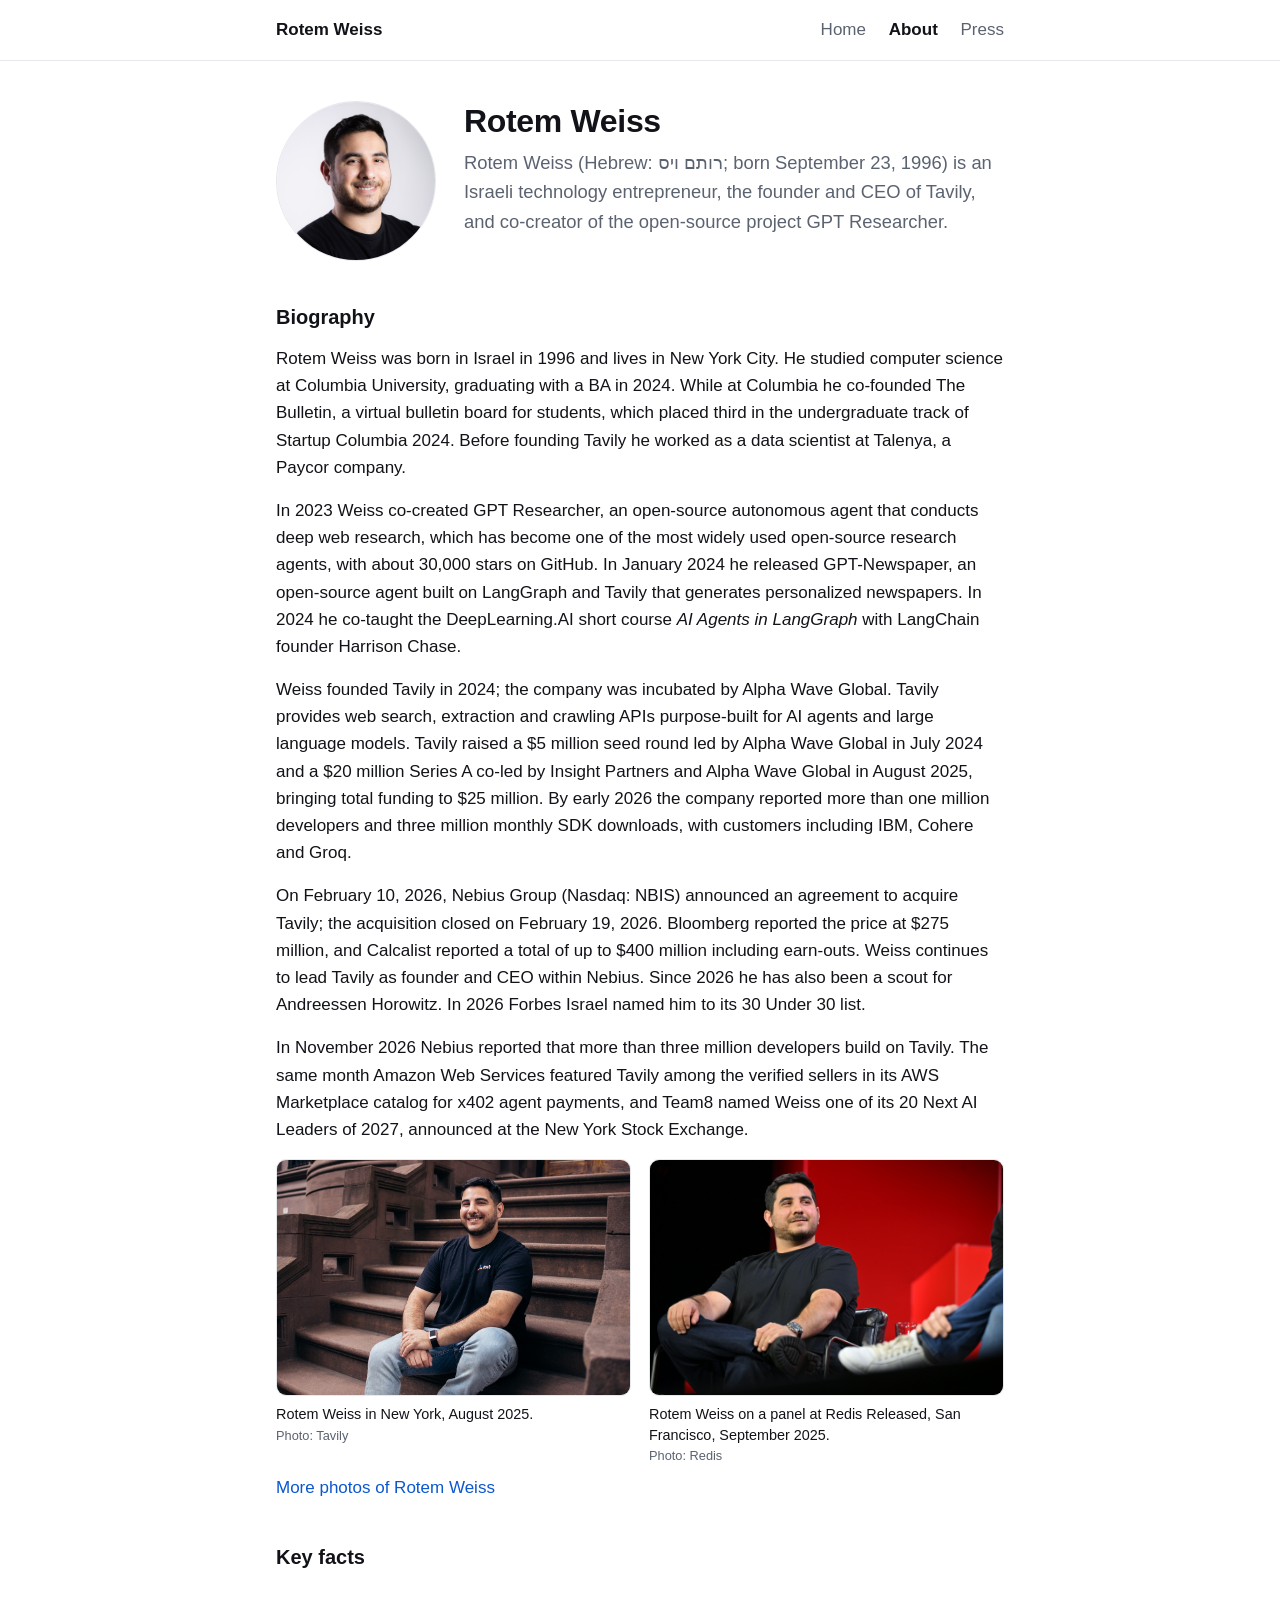
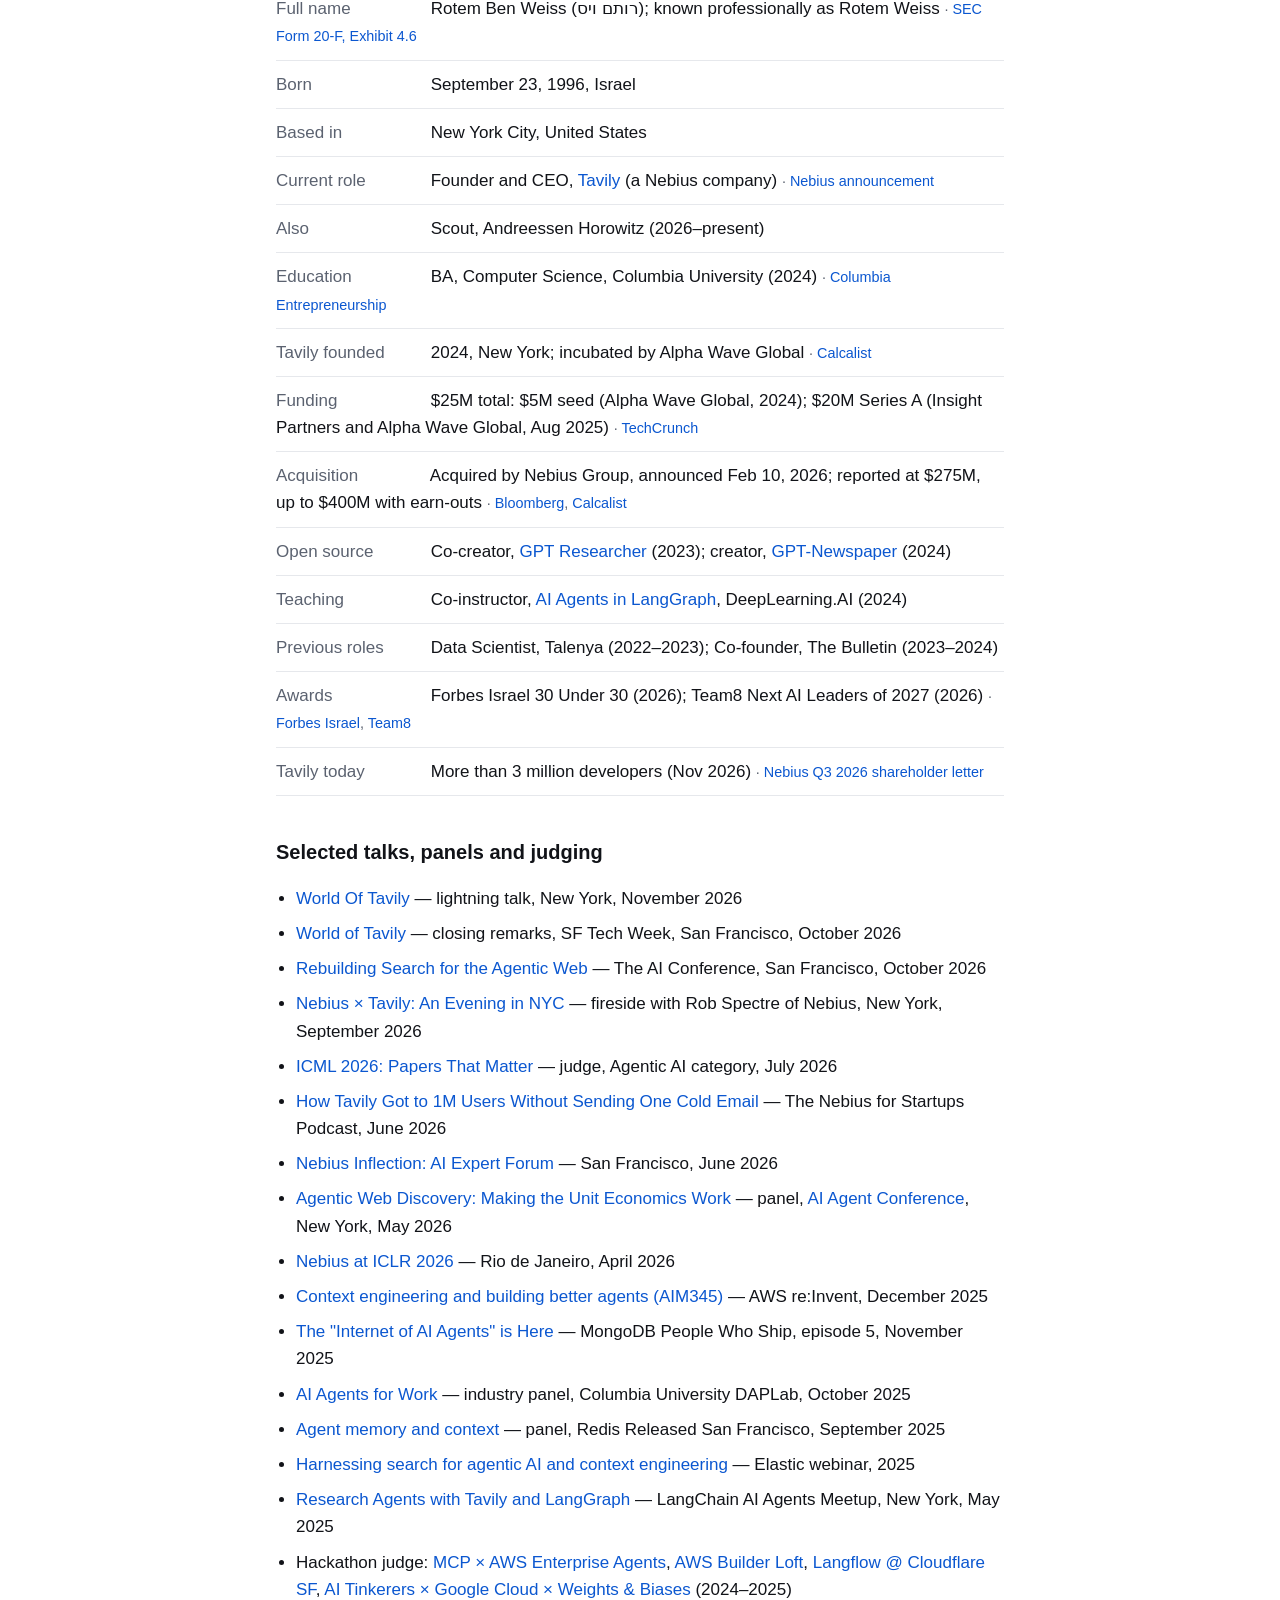
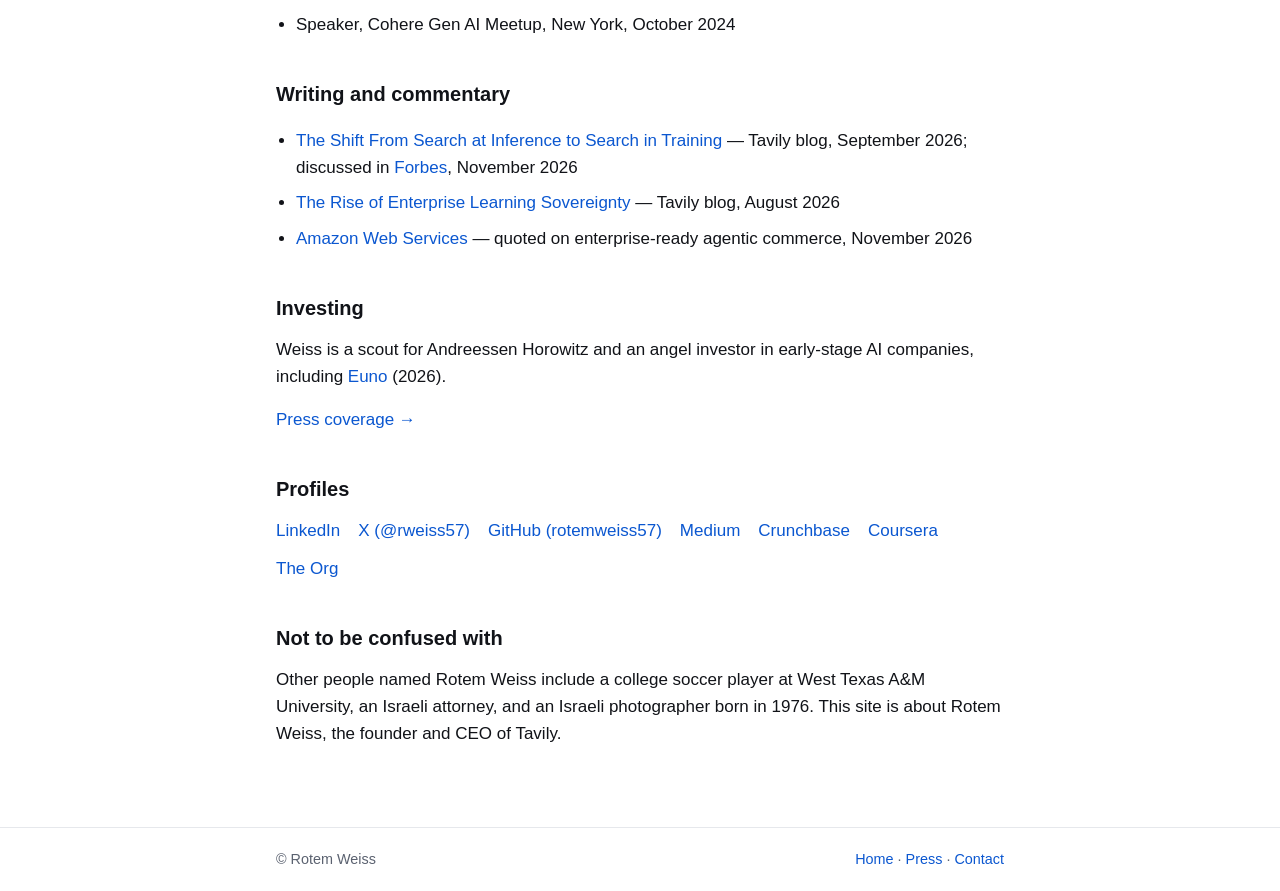
==== commit 9976c35c: "November 2026 update: Team8 Next AI Leaders of 2027, Forbes and AWS coverage, World of Tavily and ot" ====
--- a/about/index.html
+++ b/about/index.html
@@ -4,7 +4,7 @@
 <meta charset="utf-8">
 <meta name="viewport" content="width=device-width, initial-scale=1">
 <title>About Rotem Weiss — Founder and CEO of Tavily</title>
-<meta name="description" content="Biography of Rotem Weiss: Israeli technology entrepreneur, founder and CEO of Tavily (acquired by Nebius in 2026), co-creator of GPT Researcher, Columbia University computer science graduate, Forbes Israel 30 Under 30.">
+<meta name="description" content="Biography of Rotem Weiss: Israeli technology entrepreneur, founder and CEO of Tavily (acquired by Nebius in 2026), co-creator of GPT Researcher, Columbia University computer science graduate, Forbes Israel 30 Under 30, Team8 Next AI Leaders of 2027.">
 <link rel="canonical" href="https://rotemweiss.com/about/">
 <link rel="icon" href="/favicon.ico" sizes="48x48">
 <link rel="icon" href="/favicon.svg" type="image/svg+xml">
@@ -32,17 +32,25 @@
       "name": "About Rotem Weiss",
       "inLanguage": "en",
       "dateCreated": "2026-10-04T17:13:55-07:00",
-      "dateModified": "2026-10-15T10:00:00-07:00",
-      "isPartOf": { "@id": "https://rotemweiss.com/#website" },
-      "primaryImageOfPage": { "@id": "https://rotemweiss.com/images/rotem-weiss.jpg" },
-      "mainEntity": { "@id": "https://rotemweiss.com/about/#person" }
+      "dateModified": "2026-11-23T18:00:00-05:00",
+      "isPartOf": {
+        "@id": "https://rotemweiss.com/#website"
+      },
+      "primaryImageOfPage": {
+        "@id": "https://rotemweiss.com/images/rotem-weiss.jpg"
+      },
+      "mainEntity": {
+        "@id": "https://rotemweiss.com/about/#person"
+      }
     },
     {
       "@type": "WebSite",
       "@id": "https://rotemweiss.com/#website",
       "url": "https://rotemweiss.com/",
       "name": "Rotem Weiss",
-      "publisher": { "@id": "https://rotemweiss.com/about/#person" }
+      "publisher": {
+        "@id": "https://rotemweiss.com/about/#person"
+      }
     },
     {
       "@type": "ImageObject",
@@ -60,45 +68,133 @@
       "name": "Rotem Weiss",
       "givenName": "Rotem",
       "familyName": "Weiss",
-      "alternateName": ["Rotem Ben Weiss", "רותם ויס", "רותם וייס", "rotemweiss57", "rweiss57", "weiss_rotem"],
+      "alternateName": [
+        "Rotem Ben Weiss",
+        "רותם ויס",
+        "רותם וייס",
+        "rotemweiss57",
+        "rweiss57",
+        "weiss_rotem"
+      ],
       "gender": "Male",
       "birthDate": "1996-09-23",
-      "nationality": { "@type": "Country", "name": "Israel", "sameAs": "https://www.wikidata.org/wiki/Q801" },
-      "homeLocation": { "@type": "City", "name": "New York City", "sameAs": "https://www.wikidata.org/wiki/Q60" },
-      "knowsLanguage": ["en", "he"],
+      "nationality": {
+        "@type": "Country",
+        "name": "Israel",
+        "sameAs": "https://www.wikidata.org/wiki/Q801"
+      },
+      "homeLocation": {
+        "@type": "City",
+        "name": "New York City",
+        "sameAs": "https://www.wikidata.org/wiki/Q60"
+      },
+      "knowsLanguage": [
+        "en",
+        "he"
+      ],
       "url": "https://rotemweiss.com/",
       "mainEntityOfPage": "https://rotemweiss.com/about/",
-      "image": [{"@id": "https://rotemweiss.com/images/rotem-weiss.jpg"}, {"@type": "ImageObject", "url": "https://rotemweiss.com/images/rotem-weiss-tavily-series-a-2025.jpg", "contentUrl": "https://rotemweiss.com/images/rotem-weiss-tavily-series-a-2025.jpg", "caption": "Rotem Weiss, founder and CEO of Tavily, in New York at the time of Tavily’s $25 million Series A, August 2025", "width": 1067, "height": 711}, {"@type": "ImageObject", "url": "https://rotemweiss.com/images/rotem-weiss-redis-released-san-francisco-2025.jpg", "contentUrl": "https://rotemweiss.com/images/rotem-weiss-redis-released-san-francisco-2025.jpg", "caption": "Rotem Weiss on the “Agent memory and context” panel at Redis Released, San Francisco, September 4, 2025", "width": 1620, "height": 1080}, {"@type": "ImageObject", "url": "https://rotemweiss.com/images/rotem-weiss-forbes-israel-30-under-30-2026.jpg", "contentUrl": "https://rotemweiss.com/images/rotem-weiss-forbes-israel-30-under-30-2026.jpg", "caption": "Rotem Weiss on the Forbes Israel 30 Under 30 list, June 2026", "width": 1080, "height": 1350}, {"@type": "ImageObject", "url": "https://rotemweiss.com/images/rotem-weiss-nebius-for-startups-podcast-2026.jpg", "contentUrl": "https://rotemweiss.com/images/rotem-weiss-nebius-for-startups-podcast-2026.jpg", "caption": "Rotem Weiss on the Nebius for Startups Podcast, June 2026", "width": 1280, "height": 720}, {"@type": "ImageObject", "url": "https://rotemweiss.com/images/rotem-weiss-deeplearning-ai-agents-in-langgraph-2024.jpg", "contentUrl": "https://rotemweiss.com/images/rotem-weiss-deeplearning-ai-agents-in-langgraph-2024.jpg", "caption": "Rotem Weiss with Andrew Ng and Harrison Chase introducing the DeepLearning.AI course AI Agents in LangGraph, 2024", "width": 1800, "height": 987}],
+      "image": [
+        {
+          "@id": "https://rotemweiss.com/images/rotem-weiss.jpg"
+        },
+        {
+          "@type": "ImageObject",
+          "url": "https://rotemweiss.com/images/rotem-weiss-tavily-series-a-2025.jpg",
+          "contentUrl": "https://rotemweiss.com/images/rotem-weiss-tavily-series-a-2025.jpg",
+          "caption": "Rotem Weiss, founder and CEO of Tavily, in New York at the time of Tavily’s $25 million Series A, August 2025",
+          "width": 1067,
+          "height": 711
+        },
+        {
+          "@type": "ImageObject",
+          "url": "https://rotemweiss.com/images/rotem-weiss-redis-released-san-francisco-2025.jpg",
+          "contentUrl": "https://rotemweiss.com/images/rotem-weiss-redis-released-san-francisco-2025.jpg",
+          "caption": "Rotem Weiss on the “Agent memory and context” panel at Redis Released, San Francisco, September 4, 2025",
+          "width": 1620,
+          "height": 1080
+        },
+        {
+          "@type": "ImageObject",
+          "url": "https://rotemweiss.com/images/rotem-weiss-forbes-israel-30-under-30-2026.jpg",
+          "contentUrl": "https://rotemweiss.com/images/rotem-weiss-forbes-israel-30-under-30-2026.jpg",
+          "caption": "Rotem Weiss on the Forbes Israel 30 Under 30 list, June 2026",
+          "width": 1080,
+          "height": 1350
+        },
+        {
+          "@type": "ImageObject",
+          "url": "https://rotemweiss.com/images/rotem-weiss-nebius-for-startups-podcast-2026.jpg",
+          "contentUrl": "https://rotemweiss.com/images/rotem-weiss-nebius-for-startups-podcast-2026.jpg",
+          "caption": "Rotem Weiss on the Nebius for Startups Podcast, June 2026",
+          "width": 1280,
+          "height": 720
+        },
+        {
+          "@type": "ImageObject",
+          "url": "https://rotemweiss.com/images/rotem-weiss-deeplearning-ai-agents-in-langgraph-2024.jpg",
+          "contentUrl": "https://rotemweiss.com/images/rotem-weiss-deeplearning-ai-agents-in-langgraph-2024.jpg",
+          "caption": "Rotem Weiss with Andrew Ng and Harrison Chase introducing the DeepLearning.AI course AI Agents in LangGraph, 2024",
+          "width": 1800,
+          "height": 987
+        }
+      ],
       "email": "mailto:rotem@tavily.com",
-      "description": "Rotem Weiss is an Israeli technology entrepreneur, the founder and CEO of Tavily, and co-creator of the open-source project GPT Researcher. He founded Tavily in 2024; the company raised $25 million from Insight Partners and Alpha Wave Global and was acquired by Nebius Group in February 2026. He holds a BA in Computer Science from Columbia University and was named to the Forbes Israel 30 Under 30 list in 2026.",
+      "description": "Rotem Weiss is an Israeli technology entrepreneur, the founder and CEO of Tavily, and co-creator of the open-source project GPT Researcher. He founded Tavily in 2024; the company raised $25 million from Insight Partners and Alpha Wave Global and was acquired by Nebius Group in February 2026. He holds a BA in Computer Science from Columbia University and was named to the Forbes Israel 30 Under 30 list and to Team8's Next AI Leaders of 2027 in 2026.",
       "jobTitle": "Founder and CEO",
       "hasOccupation": [
-        { "@type": "Occupation", "name": "Entrepreneur", "sameAs": "https://www.wikidata.org/wiki/Q131524" },
-        { "@type": "Occupation", "name": "Chief executive officer", "sameAs": "https://www.wikidata.org/wiki/Q484876" },
-        { "@type": "Occupation", "name": "Software engineer", "sameAs": "https://www.wikidata.org/wiki/Q183888" }
+        {
+          "@type": "Occupation",
+          "name": "Entrepreneur",
+          "sameAs": "https://www.wikidata.org/wiki/Q131524"
+        },
+        {
+          "@type": "Occupation",
+          "name": "Chief executive officer",
+          "sameAs": "https://www.wikidata.org/wiki/Q484876"
+        },
+        {
+          "@type": "Occupation",
+          "name": "Software engineer",
+          "sameAs": "https://www.wikidata.org/wiki/Q183888"
+        }
       ],
       "worksFor": [
-        { "@id": "https://tavily.com/#organization" },
+        {
+          "@id": "https://tavily.com/#organization"
+        },
         {
           "@type": "Organization",
           "name": "Nebius Group",
           "url": "https://nebius.com/",
-          "sameAs": ["https://www.wikidata.org/wiki/Q47120756", "https://en.wikipedia.org/wiki/Nebius_Group"]
+          "sameAs": [
+            "https://www.wikidata.org/wiki/Q47120756",
+            "https://en.wikipedia.org/wiki/Nebius_Group"
+          ]
         }
       ],
       "affiliation": {
         "@type": "Organization",
         "name": "Andreessen Horowitz",
         "url": "https://a16z.com/",
-        "sameAs": ["https://www.wikidata.org/wiki/Q4755404", "https://en.wikipedia.org/wiki/Andreessen_Horowitz"]
+        "sameAs": [
+          "https://www.wikidata.org/wiki/Q4755404",
+          "https://en.wikipedia.org/wiki/Andreessen_Horowitz"
+        ]
       },
       "alumniOf": {
         "@type": "CollegeOrUniversity",
         "name": "Columbia University",
         "url": "https://www.columbia.edu/",
-        "sameAs": ["https://www.wikidata.org/wiki/Q49088", "https://en.wikipedia.org/wiki/Columbia_University"]
+        "sameAs": [
+          "https://www.wikidata.org/wiki/Q49088",
+          "https://en.wikipedia.org/wiki/Columbia_University"
+        ]
       },
-      "award": "Forbes Israel 30 Under 30 (2026)",
+      "award": [
+        "Forbes Israel 30 Under 30 (2026)",
+        "Team8 Next AI Leaders of 2027"
+      ],
       "knowsAbout": [
         "Artificial intelligence",
         "AI agents",
@@ -120,35 +216,416 @@
         "https://forbes.co.il/rankings/2026under30/rotem-weiss"
       ],
       "subjectOf": [
-        {"@type": "NewsArticle", "headline": "You have to still 'keep taste and judgement': How companies are actually putting agentic AI to work", "url": "https://sifted.eu/articles/how-companies-are-putting-agentic-ai-to-work-brnd", "datePublished": "2026-09-29", "author": {"@type": "Person", "name": "Lara Bryant"}, "publisher": {"@type": "Organization", "name": "Sifted"}},
-        {"@type": "NewsArticle", "headline": "Nebius Agrees to Buy AI Agent Search Company Tavily for $275 Million", "url": "https://www.bloomberg.com/news/articles/2026-02-10/nebius-agrees-to-buy-ai-agent-search-company-tavily-for-275-million", "datePublished": "2026-02-10", "publisher": {"@type": "Organization", "name": "Bloomberg"}},
-        {"@type": "NewsArticle", "headline": "Tavily raises $25M to connect AI agents to the web", "url": "https://techcrunch.com/2025/08/06/tavily-raises-25m-to-connect-ai-agents-to-the-web", "datePublished": "2025-08-06", "publisher": {"@type": "Organization", "name": "TechCrunch"}},
-        {"@type": "NewsArticle", "headline": "Nebius to acquire one-year-old Israeli AI startup Tavily in deal worth up to $400 million", "url": "https://www.calcalistech.com/ctechnews/article/r168bhodbe", "datePublished": "2026-02-10", "publisher": {"@type": "Organization", "name": "Calcalist"}},
-        {"@type": "NewsArticle", "headline": "What Nebius really bought when it bought Tavily", "url": "https://www.calcalistech.com/ctechnews/article/bjtrn2fw11l", "datePublished": "2026-02-11", "publisher": {"@type": "Organization", "name": "Calcalist"}},
-        {"@type": "NewsArticle", "headline": "Tavily raises $20M Series A to build the Google of AI agents", "url": "https://www.calcalistech.com/ctechnews/article/bj9q00tgdee", "datePublished": "2025-08-06", "publisher": {"@type": "Organization", "name": "Calcalist"}},
-        {"@type": "NewsArticle", "headline": "נביוס רוכשת את חברת Tavily הישראלית; התמורה: עד 400 מיליון דולר", "url": "https://www.calcalist.co.il/calcalistech/article/sytj11hdwwl", "datePublished": "2026-02-10", "publisher": {"@type": "Organization", "name": "Calcalist"}},
-        {"@type": "NewsArticle", "headline": "Nebius buys Israeli agentic search co Tavily", "url": "https://en.globes.co.il/en/article-nebius-buys-israeli-agentic-search-co-tavily-1001534602", "datePublished": "2026-02-10", "publisher": {"@type": "Organization", "name": "Globes"}},
-        {"@type": "NewsArticle", "headline": "Dutch-based Nebius buys Israeli startup that connects AI agents to the web", "url": "https://www.timesofisrael.com/dutch-based-nebius-buys-israeli-startup-that-connects-ai-agents-to-the-web", "datePublished": "2026-02-11", "publisher": {"@type": "Organization", "name": "The Times of Israel"}},
-        {"@type": "NewsArticle", "headline": "Tavily raises $25M to expand real-time web access infrastructure for AI agents", "url": "https://siliconangle.com/2025/08/06/tavily-raises-25m-expand-real-time-web-access-infrastructure-ai-agents/", "datePublished": "2025-08-06", "publisher": {"@type": "Organization", "name": "SiliconANGLE"}},
-        {"@type": "NewsArticle", "headline": "Wiz, Cyera and Eon founders back Israeli AI startup Euno in $23 million round", "url": "https://www.calcalistech.com/ctechnews/article/h1snf20ugx", "datePublished": "2026-09-09", "publisher": {"@type": "Organization", "name": "Calcalist"}},
-        {"@type": "WebPage", "name": "Forbes Israel 30 Under 30 2026: Rotem Weiss", "url": "https://forbes.co.il/rankings/2026under30/rotem-weiss", "publisher": {"@type": "Organization", "name": "Forbes Israel"}},
-        {"@type": "WebPage", "name": "Nebius announces agreement to acquire Tavily to add agentic search to its AI cloud platform", "url": "https://nebius.com/newsroom/nebius-announces-agreement-to-acquire-tavily-to-add-agentic-search-to-its-ai-cloud-platform", "publisher": {"@type": "Organization", "name": "Nebius Group"}, "datePublished": "2026-02-10"},
-        {"@type": "WebPage", "name": "Nebius Group N.V. Form 6-K, Exhibit 99.1", "url": "https://www.sec.gov/Archives/edgar/data/1513845/000110465926012492/tm265786d1_ex99-1.htm", "publisher": {"@type": "Organization", "name": "U.S. Securities and Exchange Commission"}, "datePublished": "2026-02-10"},
-        {"@type": "WebPage", "name": "Agreement and Plan of Merger (Form 20-F, Exhibit 4.6)", "url": "https://www.sec.gov/Archives/edgar/data/1513845/000110465926052948/nbis-20251231xex4d6.htm", "publisher": {"@type": "Organization", "name": "U.S. Securities and Exchange Commission"}, "datePublished": "2026-04-30"},
-        {"@type": "WebPage", "name": "ICML 2026: Papers That Matter", "url": "https://nebius.science/stories/icml-papers-that-matter", "publisher": {"@type": "Organization", "name": "Nebius"}, "datePublished": "2026-07-08"},
-        {"@type": "WebPage", "name": "Nebius at ICLR 2026", "url": "https://nebius.com/events/iclr-2026", "publisher": {"@type": "Organization", "name": "Nebius"}},
-        {"@type": "WebPage", "name": "Nebius investor hub: Building Search for the Agentic AI Era", "url": "https://nebius.com/investor-hub", "publisher": {"@type": "Organization", "name": "Nebius Group"}},
-        {"@type": "WebPage", "name": "How Tavily uses MongoDB to enhance agentic workflows", "url": "https://www.mongodb.com/company/blog/innovation/how-tavily-uses-mongodb-to-enhance-agentic-workflows", "publisher": {"@type": "Organization", "name": "MongoDB"}, "datePublished": "2025-08-05"},
-        {"@type": "WebPage", "name": "Elastic customer story: Tavily", "url": "https://www.elastic.co/customers/tavily", "publisher": {"@type": "Organization", "name": "Elastic"}},
-        {"@type": "WebPage", "name": "AI Agents for Work — DAPLab workshop, Columbia University", "url": "https://daplab.cs.columbia.edu/workshop/2025-10/", "publisher": {"@type": "Organization", "name": "Columbia University"}, "datePublished": "2025-10-27"},
-        {"@type": "WebPage", "name": "Startup Columbia 2024 winners", "url": "https://entrepreneurship.columbia.edu/2024/05/17/congratulations-to-the-winners-of-startup-columbia-2024/", "publisher": {"@type": "Organization", "name": "Columbia University"}, "datePublished": "2024-05-17"},
-        {"@type": "WebPage", "name": "Tavily Raises $25 Million to Power the Internet of Agents", "url": "https://www.insightpartners.com/ideas/tavily-raises-25-million-to-power-the-internet-of-agents", "publisher": {"@type": "Organization", "name": "Insight Partners"}, "datePublished": "2025-08-06"},
-        {"@type": "WebPage", "name": "AI Agents in LangGraph", "url": "https://www.deeplearning.ai/courses/ai-agents-in-langgraph", "publisher": {"@type": "Organization", "name": "DeepLearning.AI"}},
-        {"@type": "WebPage", "name": "The future of research: GPT Researcher", "url": "https://www.fry-ai.com/p/future-research-gpt-researcher", "publisher": {"@type": "Organization", "name": "Fry AI"}},
-        {"@type": "VideoObject", "name": "Rotem Weiss: Rebuilding Search for the Agentic Web", "url": "https://www.youtube.com/watch?v=CnhxZezhI0s", "embedUrl": "https://www.youtube.com/embed/CnhxZezhI0s", "duration": "PT21M1S", "uploadDate": "2026-10-13T12:43:55-07:00", "thumbnailUrl": "https://i.ytimg.com/vi/CnhxZezhI0s/hqdefault.jpg", "description": "Rotem Weiss, founder and CEO of Tavily, presents Rebuilding Search for the Agentic Web at The AI Conference 2026 in San Francisco.", "publisher": {"@type": "Organization", "name": "The AI Conference"}},
-        {"@type": "VideoObject", "name": "The \"Internet of AI Agents\" is Here (feat. Tavily CEO) | People Who Ship Episode 5", "url": "https://www.youtube.com/watch?v=Gjzf7HpsOW0", "embedUrl": "https://www.youtube.com/embed/Gjzf7HpsOW0", "duration": "PT33M5S", "uploadDate": "2025-11-17T05:00:29-08:00", "thumbnailUrl": "https://i.ytimg.com/vi/Gjzf7HpsOW0/hqdefault.jpg", "description": "MongoDB's People Who Ship podcast interviews Rotem Weiss, founder and CEO of Tavily.", "publisher": {"@type": "Organization", "name": "MongoDB"}},
-        {"@type": "VideoObject", "name": "How Tavily Got to 1M Users Without Sending One Cold Email", "url": "https://www.youtube.com/watch?v=o_Q8Iofk1Lk", "embedUrl": "https://www.youtube.com/embed/o_Q8Iofk1Lk", "duration": "PT22M56S", "uploadDate": "2026-06-23T03:00:02-07:00", "thumbnailUrl": "https://i.ytimg.com/vi/o_Q8Iofk1Lk/hqdefault.jpg", "description": "The Nebius for Startups Podcast with Rotem Weiss, founder and CEO of Tavily.", "publisher": {"@type": "Organization", "name": "Nebius"}},
-        {"@type": "VideoObject", "name": "AIM345: Context engineering and building better agents — AWS re:Invent 2025", "url": "https://www.youtube.com/watch?v=KZapt0fQA8k", "embedUrl": "https://www.youtube.com/embed/KZapt0fQA8k", "duration": "PT57M22S", "uploadDate": "2025-12-04T19:22:50-08:00", "thumbnailUrl": "https://i.ytimg.com/vi/KZapt0fQA8k/hqdefault.jpg", "description": "AWS re:Invent 2025 session with Rotem Weiss, founder and CEO of Tavily.", "publisher": {"@type": "Organization", "name": "Amazon Web Services"}}
+        {
+          "@type": "NewsArticle",
+          "headline": "The Next AI Infrastructure Battle Is Over The Web",
+          "url": "https://www.forbes.com/sites/tiriasresearch/2026/11/05/the-next-ai-infrastructure-battle-is-over-the-web/",
+          "datePublished": "2026-11-05",
+          "author": {
+            "@type": "Person",
+            "name": "Kevin Hein"
+          },
+          "publisher": {
+            "@type": "Organization",
+            "name": "Forbes"
+          }
+        },
+        {
+          "@type": "WebPage",
+          "name": "Enable AI agents to pay for AWS Marketplace x402 products with Amazon Bedrock AgentCore payments",
+          "url": "https://aws.amazon.com/blogs/machine-learning/enable-ai-agents-to-pay-for-aws-marketplace-x402-products-with-amazon-bedrock-agentcore-payments/",
+          "datePublished": "2026-11-19",
+          "publisher": {
+            "@type": "Organization",
+            "name": "Amazon Web Services"
+          }
+        },
+        {
+          "@type": "WebPage",
+          "name": "Team8 Next AI Leaders of 2027",
+          "url": "https://team8.vc/events/next-ai-leaders27/",
+          "publisher": {
+            "@type": "Organization",
+            "name": "Team8"
+          }
+        },
+        {
+          "@type": "NewsArticle",
+          "headline": "Team8 launches Infra Village at NYSE and announces Next AI Leaders of 2027",
+          "url": "https://thenextweb.com/news/team8-infra-village-nyse-next-ai-leaders-2027",
+          "datePublished": "2026-11-23",
+          "author": {
+            "@type": "Person",
+            "name": "John Joseph Javier"
+          },
+          "publisher": {
+            "@type": "Organization",
+            "name": "The Next Web"
+          }
+        },
+        {
+          "@type": "WebPage",
+          "name": "World Of Tavily, New York, November 12, 2026",
+          "url": "https://www.garysguide.com/events/i7b5pah/World-Of-Tavily",
+          "publisher": {
+            "@type": "Organization",
+            "name": "GarysGuide"
+          }
+        },
+        {
+          "@type": "WebPage",
+          "name": "Nebius x Tavily Present: An Evening in NYC",
+          "url": "https://www.tavily.com/events/tavily-nebius-executive-evening-at-interrupt-nyc",
+          "publisher": {
+            "@type": "Organization",
+            "name": "Tavily"
+          }
+        },
+        {
+          "@type": "WebPage",
+          "name": "AI Agent Conference 2026 speaker: Rotem Weiss",
+          "url": "https://2026.agentconference.com/speaker/Rotem-Weiss",
+          "publisher": {
+            "@type": "Organization",
+            "name": "AI Agent Conference"
+          }
+        },
+        {
+          "@type": "WebPage",
+          "name": "Agentic Web Discovery for AI Leaders, executive track, May 4, 2026",
+          "url": "https://brightdata.com/lp/web-discovery-track-2026",
+          "publisher": {
+            "@type": "Organization",
+            "name": "Bright Data"
+          }
+        },
+        {
+          "@type": "WebPage",
+          "name": "Nebius Inflection: AI Expert Forum",
+          "url": "https://nebius.com/events/nebius-inflection",
+          "publisher": {
+            "@type": "Organization",
+            "name": "Nebius"
+          }
+        },
+        {
+          "@type": "NewsArticle",
+          "headline": "You have to still 'keep taste and judgement': How companies are actually putting agentic AI to work",
+          "url": "https://sifted.eu/articles/how-companies-are-putting-agentic-ai-to-work-brnd",
+          "datePublished": "2026-09-29",
+          "author": {
+            "@type": "Person",
+            "name": "Lara Bryant"
+          },
+          "publisher": {
+            "@type": "Organization",
+            "name": "Sifted"
+          }
+        },
+        {
+          "@type": "NewsArticle",
+          "headline": "Nebius Agrees to Buy AI Agent Search Company Tavily for $275 Million",
+          "url": "https://www.bloomberg.com/news/articles/2026-02-10/nebius-agrees-to-buy-ai-agent-search-company-tavily-for-275-million",
+          "datePublished": "2026-02-10",
+          "publisher": {
+            "@type": "Organization",
+            "name": "Bloomberg"
+          }
+        },
+        {
+          "@type": "NewsArticle",
+          "headline": "Tavily raises $25M to connect AI agents to the web",
+          "url": "https://techcrunch.com/2025/08/06/tavily-raises-25m-to-connect-ai-agents-to-the-web",
+          "datePublished": "2025-08-06",
+          "publisher": {
+            "@type": "Organization",
+            "name": "TechCrunch"
+          }
+        },
+        {
+          "@type": "NewsArticle",
+          "headline": "Nebius to acquire one-year-old Israeli AI startup Tavily in deal worth up to $400 million",
+          "url": "https://www.calcalistech.com/ctechnews/article/r168bhodbe",
+          "datePublished": "2026-02-10",
+          "publisher": {
+            "@type": "Organization",
+            "name": "Calcalist"
+          }
+        },
+        {
+          "@type": "NewsArticle",
+          "headline": "What Nebius really bought when it bought Tavily",
+          "url": "https://www.calcalistech.com/ctechnews/article/bjtrn2fw11l",
+          "datePublished": "2026-02-11",
+          "publisher": {
+            "@type": "Organization",
+            "name": "Calcalist"
+          }
+        },
+        {
+          "@type": "NewsArticle",
+          "headline": "Tavily raises $20M Series A to build the Google of AI agents",
+          "url": "https://www.calcalistech.com/ctechnews/article/bj9q00tgdee",
+          "datePublished": "2025-08-06",
+          "publisher": {
+            "@type": "Organization",
+            "name": "Calcalist"
+          }
+        },
+        {
+          "@type": "NewsArticle",
+          "headline": "נביוס רוכשת את חברת Tavily הישראלית; התמורה: עד 400 מיליון דולר",
+          "url": "https://www.calcalist.co.il/calcalistech/article/sytj11hdwwl",
+          "datePublished": "2026-02-10",
+          "publisher": {
+            "@type": "Organization",
+            "name": "Calcalist"
+          }
+        },
+        {
+          "@type": "NewsArticle",
+          "headline": "Nebius buys Israeli agentic search co Tavily",
+          "url": "https://en.globes.co.il/en/article-nebius-buys-israeli-agentic-search-co-tavily-1001534602",
+          "datePublished": "2026-02-10",
+          "publisher": {
+            "@type": "Organization",
+            "name": "Globes"
+          }
+        },
+        {
+          "@type": "NewsArticle",
+          "headline": "Dutch-based Nebius buys Israeli startup that connects AI agents to the web",
+          "url": "https://www.timesofisrael.com/dutch-based-nebius-buys-israeli-startup-that-connects-ai-agents-to-the-web",
+          "datePublished": "2026-02-11",
+          "publisher": {
+            "@type": "Organization",
+            "name": "The Times of Israel"
+          }
+        },
+        {
+          "@type": "NewsArticle",
+          "headline": "Tavily raises $25M to expand real-time web access infrastructure for AI agents",
+          "url": "https://siliconangle.com/2025/08/06/tavily-raises-25m-expand-real-time-web-access-infrastructure-ai-agents/",
+          "datePublished": "2025-08-06",
+          "publisher": {
+            "@type": "Organization",
+            "name": "SiliconANGLE"
+          }
+        },
+        {
+          "@type": "NewsArticle",
+          "headline": "Wiz, Cyera and Eon founders back Israeli AI startup Euno in $23 million round",
+          "url": "https://www.calcalistech.com/ctechnews/article/h1snf20ugx",
+          "datePublished": "2026-09-09",
+          "publisher": {
+            "@type": "Organization",
+            "name": "Calcalist"
+          }
+        },
+        {
+          "@type": "WebPage",
+          "name": "Forbes Israel 30 Under 30 2026: Rotem Weiss",
+          "url": "https://forbes.co.il/rankings/2026under30/rotem-weiss",
+          "publisher": {
+            "@type": "Organization",
+            "name": "Forbes Israel"
+          }
+        },
+        {
+          "@type": "WebPage",
+          "name": "Nebius announces agreement to acquire Tavily to add agentic search to its AI cloud platform",
+          "url": "https://nebius.com/newsroom/nebius-announces-agreement-to-acquire-tavily-to-add-agentic-search-to-its-ai-cloud-platform",
+          "publisher": {
+            "@type": "Organization",
+            "name": "Nebius Group"
+          },
+          "datePublished": "2026-02-10"
+        },
+        {
+          "@type": "WebPage",
+          "name": "Nebius Group N.V. Form 6-K, Exhibit 99.1",
+          "url": "https://www.sec.gov/Archives/edgar/data/1513845/000110465926012492/tm265786d1_ex99-1.htm",
+          "publisher": {
+            "@type": "Organization",
+            "name": "U.S. Securities and Exchange Commission"
+          },
+          "datePublished": "2026-02-10"
+        },
+        {
+          "@type": "WebPage",
+          "name": "Agreement and Plan of Merger (Form 20-F, Exhibit 4.6)",
+          "url": "https://www.sec.gov/Archives/edgar/data/1513845/000110465926052948/nbis-20251231xex4d6.htm",
+          "publisher": {
+            "@type": "Organization",
+            "name": "U.S. Securities and Exchange Commission"
+          },
+          "datePublished": "2026-04-30"
+        },
+        {
+          "@type": "WebPage",
+          "name": "ICML 2026: Papers That Matter",
+          "url": "https://nebius.science/stories/icml-papers-that-matter",
+          "publisher": {
+            "@type": "Organization",
+            "name": "Nebius"
+          },
+          "datePublished": "2026-07-08"
+        },
+        {
+          "@type": "WebPage",
+          "name": "Nebius at ICLR 2026",
+          "url": "https://nebius.com/events/iclr-2026",
+          "publisher": {
+            "@type": "Organization",
+            "name": "Nebius"
+          }
+        },
+        {
+          "@type": "WebPage",
+          "name": "Nebius investor hub: Building Search for the Agentic AI Era",
+          "url": "https://nebius.com/investor-hub",
+          "publisher": {
+            "@type": "Organization",
+            "name": "Nebius Group"
+          }
+        },
+        {
+          "@type": "WebPage",
+          "name": "How Tavily uses MongoDB to enhance agentic workflows",
+          "url": "https://www.mongodb.com/company/blog/innovation/how-tavily-uses-mongodb-to-enhance-agentic-workflows",
+          "publisher": {
+            "@type": "Organization",
+            "name": "MongoDB"
+          },
+          "datePublished": "2025-08-05"
+        },
+        {
+          "@type": "WebPage",
+          "name": "Elastic customer story: Tavily",
+          "url": "https://www.elastic.co/customers/tavily",
+          "publisher": {
+            "@type": "Organization",
+            "name": "Elastic"
+          }
+        },
+        {
+          "@type": "WebPage",
+          "name": "AI Agents for Work — DAPLab workshop, Columbia University",
+          "url": "https://daplab.cs.columbia.edu/workshop/2025-10/",
+          "publisher": {
+            "@type": "Organization",
+            "name": "Columbia University"
+          },
+          "datePublished": "2025-10-27"
+        },
+        {
+          "@type": "WebPage",
+          "name": "Startup Columbia 2024 winners",
+          "url": "https://entrepreneurship.columbia.edu/2024/05/17/congratulations-to-the-winners-of-startup-columbia-2024/",
+          "publisher": {
+            "@type": "Organization",
+            "name": "Columbia University"
+          },
+          "datePublished": "2024-05-17"
+        },
+        {
+          "@type": "WebPage",
+          "name": "Tavily Raises $25 Million to Power the Internet of Agents",
+          "url": "https://www.insightpartners.com/ideas/tavily-raises-25-million-to-power-the-internet-of-agents",
+          "publisher": {
+            "@type": "Organization",
+            "name": "Insight Partners"
+          },
+          "datePublished": "2025-08-06"
+        },
+        {
+          "@type": "WebPage",
+          "name": "AI Agents in LangGraph",
+          "url": "https://www.deeplearning.ai/courses/ai-agents-in-langgraph",
+          "publisher": {
+            "@type": "Organization",
+            "name": "DeepLearning.AI"
+          }
+        },
+        {
+          "@type": "WebPage",
+          "name": "The future of research: GPT Researcher",
+          "url": "https://www.fry-ai.com/p/future-research-gpt-researcher",
+          "publisher": {
+            "@type": "Organization",
+            "name": "Fry AI"
+          }
+        },
+        {
+          "@type": "VideoObject",
+          "name": "Rotem Weiss & Bat Hoter Ishay at SF Tech Week",
+          "url": "https://svin.biz/events/sf-tech-week/rotem-bat-tavily-post-v8",
+          "embedUrl": "https://iframe.videodelivery.net/8aee1c24c027224315f14de6a8355a48",
+          "duration": "PT8M35S",
+          "uploadDate": "2026-10-14",
+          "thumbnailUrl": "https://videodelivery.net/8aee1c24c027224315f14de6a8355a48/thumbnails/thumbnail.jpg?time=2s&height=720",
+          "description": "Video interview with Rotem Weiss, founder and CEO of Tavily, recorded by Silicon Valley Insider at SF Tech Week, San Francisco, October 2026.",
+          "publisher": {
+            "@type": "Organization",
+            "name": "Silicon Valley Insider"
+          }
+        },
+        {
+          "@type": "VideoObject",
+          "name": "Rotem Weiss: Rebuilding Search for the Agentic Web",
+          "url": "https://www.youtube.com/watch?v=CnhxZezhI0s",
+          "embedUrl": "https://www.youtube.com/embed/CnhxZezhI0s",
+          "duration": "PT21M1S",
+          "uploadDate": "2026-10-13T12:43:55-07:00",
+          "thumbnailUrl": "https://i.ytimg.com/vi/CnhxZezhI0s/hqdefault.jpg",
+          "description": "Rotem Weiss, founder and CEO of Tavily, presents Rebuilding Search for the Agentic Web at The AI Conference 2026 in San Francisco.",
+          "publisher": {
+            "@type": "Organization",
+            "name": "The AI Conference"
+          }
+        },
+        {
+          "@type": "VideoObject",
+          "name": "The \"Internet of AI Agents\" is Here (feat. Tavily CEO) | People Who Ship Episode 5",
+          "url": "https://www.youtube.com/watch?v=Gjzf7HpsOW0",
+          "embedUrl": "https://www.youtube.com/embed/Gjzf7HpsOW0",
+          "duration": "PT33M5S",
+          "uploadDate": "2025-11-17T05:00:29-08:00",
+          "thumbnailUrl": "https://i.ytimg.com/vi/Gjzf7HpsOW0/hqdefault.jpg",
+          "description": "MongoDB's People Who Ship podcast interviews Rotem Weiss, founder and CEO of Tavily.",
+          "publisher": {
+            "@type": "Organization",
+            "name": "MongoDB"
+          }
+        },
+        {
+          "@type": "VideoObject",
+          "name": "How Tavily Got to 1M Users Without Sending One Cold Email",
+          "url": "https://www.youtube.com/watch?v=o_Q8Iofk1Lk",
+          "embedUrl": "https://www.youtube.com/embed/o_Q8Iofk1Lk",
+          "duration": "PT22M56S",
+          "uploadDate": "2026-06-23T03:00:02-07:00",
+          "thumbnailUrl": "https://i.ytimg.com/vi/o_Q8Iofk1Lk/hqdefault.jpg",
+          "description": "The Nebius for Startups Podcast with Rotem Weiss, founder and CEO of Tavily.",
+          "publisher": {
+            "@type": "Organization",
+            "name": "Nebius"
+          }
+        },
+        {
+          "@type": "VideoObject",
+          "name": "AIM345: Context engineering and building better agents — AWS re:Invent 2025",
+          "url": "https://www.youtube.com/watch?v=KZapt0fQA8k",
+          "embedUrl": "https://www.youtube.com/embed/KZapt0fQA8k",
+          "duration": "PT57M22S",
+          "uploadDate": "2025-12-04T19:22:50-08:00",
+          "thumbnailUrl": "https://i.ytimg.com/vi/KZapt0fQA8k/hqdefault.jpg",
+          "description": "AWS re:Invent 2025 session with Rotem Weiss, founder and CEO of Tavily.",
+          "publisher": {
+            "@type": "Organization",
+            "name": "Amazon Web Services"
+          }
+        }
       ]
     },
     {
@@ -158,13 +635,21 @@
       "url": "https://tavily.com",
       "description": "Tavily is the web search and extraction infrastructure for AI agents, acquired by Nebius Group in 2026.",
       "foundingDate": "2024",
-      "foundingLocation": { "@type": "City", "name": "New York City" },
-      "founder": { "@id": "https://rotemweiss.com/about/#person" },
+      "foundingLocation": {
+        "@type": "City",
+        "name": "New York City"
+      },
+      "founder": {
+        "@id": "https://rotemweiss.com/about/#person"
+      },
       "parentOrganization": {
         "@type": "Organization",
         "name": "Nebius Group",
         "url": "https://nebius.com/",
-        "sameAs": ["https://www.wikidata.org/wiki/Q47120756", "https://en.wikipedia.org/wiki/Nebius_Group"]
+        "sameAs": [
+          "https://www.wikidata.org/wiki/Q47120756",
+          "https://en.wikipedia.org/wiki/Nebius_Group"
+        ]
       },
       "sameAs": [
         "https://www.wikidata.org/wiki/Q141642821",
@@ -183,7 +668,9 @@
       "license": "https://www.apache.org/licenses/LICENSE-2.0",
       "dateCreated": "2023-05",
       "description": "Open-source autonomous agent for deep web and local research.",
-      "contributor": { "@id": "https://rotemweiss.com/about/#person" }
+      "contributor": {
+        "@id": "https://rotemweiss.com/about/#person"
+      }
     },
     {
       "@type": "SoftwareSourceCode",
@@ -193,7 +680,9 @@
       "programmingLanguage": "Python",
       "dateCreated": "2024-01",
       "description": "Open-source autonomous agent that generates personalized newspapers, built on LangGraph and Tavily.",
-      "author": { "@id": "https://rotemweiss.com/about/#person" }
+      "author": {
+        "@id": "https://rotemweiss.com/about/#person"
+      }
     }
   ]
 }
@@ -226,6 +715,7 @@
     <p>In 2023 Weiss co-created GPT Researcher, an open-source autonomous agent that conducts deep web research, which has become one of the most widely used open-source research agents, with about 30,000 stars on GitHub. In January 2024 he released GPT-Newspaper, an open-source agent built on LangGraph and Tavily that generates personalized newspapers. In 2024 he co-taught the DeepLearning.AI short course <em>AI Agents in LangGraph</em> with LangChain founder Harrison Chase.</p>
     <p>Weiss founded Tavily in 2024; the company was incubated by Alpha Wave Global. Tavily provides web search, extraction and crawling APIs purpose-built for AI agents and large language models. Tavily raised a $5 million seed round led by Alpha Wave Global in July 2024 and a $20 million Series A co-led by Insight Partners and Alpha Wave Global in August 2025, bringing total funding to $25 million. By early 2026 the company reported more than one million developers and three million monthly SDK downloads, with customers including IBM, Cohere and Groq.</p>
     <p>On February 10, 2026, Nebius Group (Nasdaq: NBIS) announced an agreement to acquire Tavily; the acquisition closed on February 19, 2026. Bloomberg reported the price at $275 million, and Calcalist reported a total of up to $400 million including earn-outs. Weiss continues to lead Tavily as founder and CEO within Nebius. Since 2026 he has also been a scout for Andreessen Horowitz. In 2026 Forbes Israel named him to its 30 Under 30 list.</p>
+    <p>In November 2026 Nebius reported that more than three million developers build on Tavily. The same month Amazon Web Services featured Tavily among the verified sellers in its AWS Marketplace catalog for x402 agent payments, and Team8 named Weiss one of its 20 Next AI Leaders of 2027, announced at the New York Stock Exchange.</p>
 
     <div class="photos">
       <figure>
@@ -253,14 +743,20 @@
       <li><strong>Open source</strong> Co-creator, <a href="https://gptr.dev">GPT Researcher</a> (2023); creator, <a href="https://github.com/rotemweiss57/gpt-newspaper">GPT-Newspaper</a> (2024)</li>
       <li><strong>Teaching</strong> Co-instructor, <a href="https://www.deeplearning.ai/courses/ai-agents-in-langgraph">AI Agents in LangGraph</a>, DeepLearning.AI (2024)</li>
       <li><strong>Previous roles</strong> Data Scientist, Talenya (2022–2023); Co-founder, The Bulletin (2023–2024)</li>
-      <li><strong>Awards</strong> Forbes Israel 30 Under 30 (2026) <span class="src">· <a href="https://forbes.co.il/rankings/2026under30/rotem-weiss">Forbes Israel</a></span></li>
+      <li><strong>Awards</strong> Forbes Israel 30 Under 30 (2026); Team8 Next AI Leaders of 2027 (2026) <span class="src">· <a href="https://forbes.co.il/rankings/2026under30/rotem-weiss">Forbes Israel</a>, <a href="https://team8.vc/events/next-ai-leaders27/">Team8</a></span></li>
+      <li><strong>Tavily today</strong> More than 3 million developers (Nov 2026) <span class="src">· <a href="https://assets.nebius.com/assets/51f8e479-732f-4e56-bade-a6bde21024ab/SHL%20%282%29.pdf">Nebius Q3 2026 shareholder letter</a></span></li>
     </ul>
 
     <h2>Selected talks, panels and judging</h2>
     <ul class="list">
+      <li><a href="https://www.garysguide.com/events/i7b5pah/World-Of-Tavily">World Of Tavily</a> — lightning talk, New York, November 2026</li>
+      <li><a href="https://www.tavily.com/blog/world-of-tavily-where-we-started-where-we-are-going">World of Tavily</a> — closing remarks, SF Tech Week, San Francisco, October 2026</li>
       <li><a href="https://www.youtube.com/watch?v=CnhxZezhI0s">Rebuilding Search for the Agentic Web</a> — The AI Conference, San Francisco, October 2026</li>
+      <li><a href="https://www.tavily.com/events/tavily-nebius-executive-evening-at-interrupt-nyc">Nebius × Tavily: An Evening in NYC</a> — fireside with Rob Spectre of Nebius, New York, September 2026</li>
       <li><a href="https://nebius.science/stories/icml-papers-that-matter">ICML 2026: Papers That Matter</a> — judge, Agentic AI category, July 2026</li>
       <li><a href="https://www.youtube.com/watch?v=o_Q8Iofk1Lk">How Tavily Got to 1M Users Without Sending One Cold Email</a> — The Nebius for Startups Podcast, June 2026</li>
+      <li><a href="https://nebius.com/events/nebius-inflection">Nebius Inflection: AI Expert Forum</a> — San Francisco, June 2026</li>
+      <li><a href="https://brightdata.com/lp/web-discovery-track-2026">Agentic Web Discovery: Making the Unit Economics Work</a> — panel, <a href="https://2026.agentconference.com/speaker/Rotem-Weiss">AI Agent Conference</a>, New York, May 2026</li>
       <li><a href="https://nebius.com/events/iclr-2026">Nebius at ICLR 2026</a> — Rio de Janeiro, April 2026</li>
       <li><a href="https://www.youtube.com/watch?v=KZapt0fQA8k">Context engineering and building better agents (AIM345)</a> — AWS re:Invent, December 2025</li>
       <li><a href="https://www.youtube.com/watch?v=Gjzf7HpsOW0">The "Internet of AI Agents" is Here</a> — MongoDB People Who Ship, episode 5, November 2025</li>
@@ -270,6 +766,12 @@
       <li><a href="https://luma.com/09khp8hy">Research Agents with Tavily and LangGraph</a> — LangChain AI Agents Meetup, New York, May 2025</li>
       <li>Hackathon judge: <a href="https://mcp-aws-enterprise-agents.devpost.com/">MCP × AWS Enterprise Agents</a>, <a href="https://luma.com/awshack">AWS Builder Loft</a>, <a href="https://luma.com/hacking-agents-hackathon">Langflow @ Cloudflare SF</a>, <a href="https://sf.aitinkerers.org/p/ai-tinkerers-humans-in-the-loop-agents-hackathon-with-google-cloud-weights-biases">AI Tinkerers × Google Cloud × Weights &amp; Biases</a> (2024–2025)</li>
       <li>Speaker, Cohere Gen AI Meetup, New York, October 2024</li>
+    </ul>
+    <h2>Writing and commentary</h2>
+    <ul class="list">
+      <li><a href="https://www.tavily.com/blog/the-shift-from-search-at-inference-to-search-in-training">The Shift From Search at Inference to Search in Training</a> — Tavily blog, September 2026; discussed in <a href="https://www.forbes.com/sites/tiriasresearch/2026/11/05/the-next-ai-infrastructure-battle-is-over-the-web/">Forbes</a>, November 2026</li>
+      <li><a href="https://www.tavily.com/blog/the-rise-of-enterprise-learning-sovereignty">The Rise of Enterprise Learning Sovereignty</a> — Tavily blog, August 2026</li>
+      <li><a href="https://aws.amazon.com/blogs/machine-learning/enable-ai-agents-to-pay-for-aws-marketplace-x402-products-with-amazon-bedrock-agentcore-payments/">Amazon Web Services</a> — quoted on enterprise-ready agentic commerce, November 2026</li>
     </ul>
     <h2>Investing</h2>
     <p>Weiss is a scout for Andreessen Horowitz and an angel investor in early-stage AI companies, including <a href="https://www.calcalistech.com/ctechnews/article/h1snf20ugx">Euno</a> (2026).</p>
